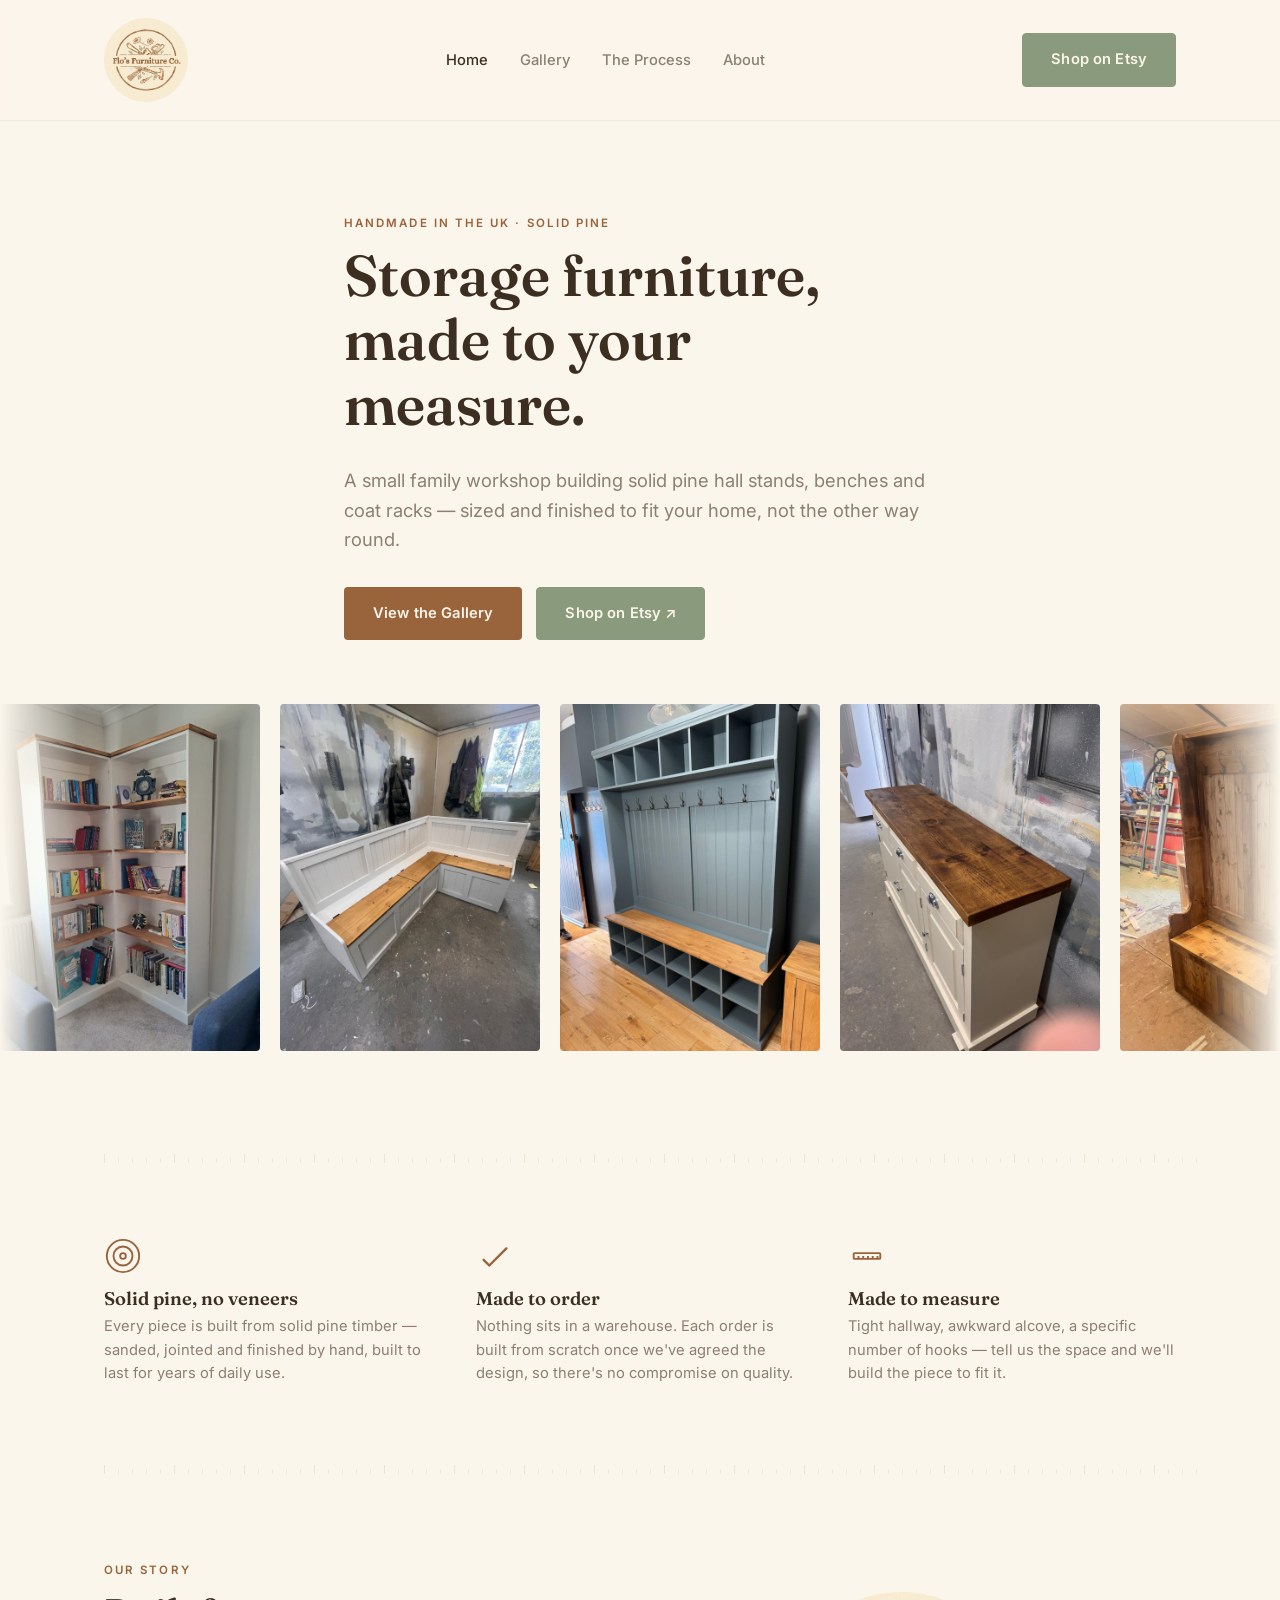
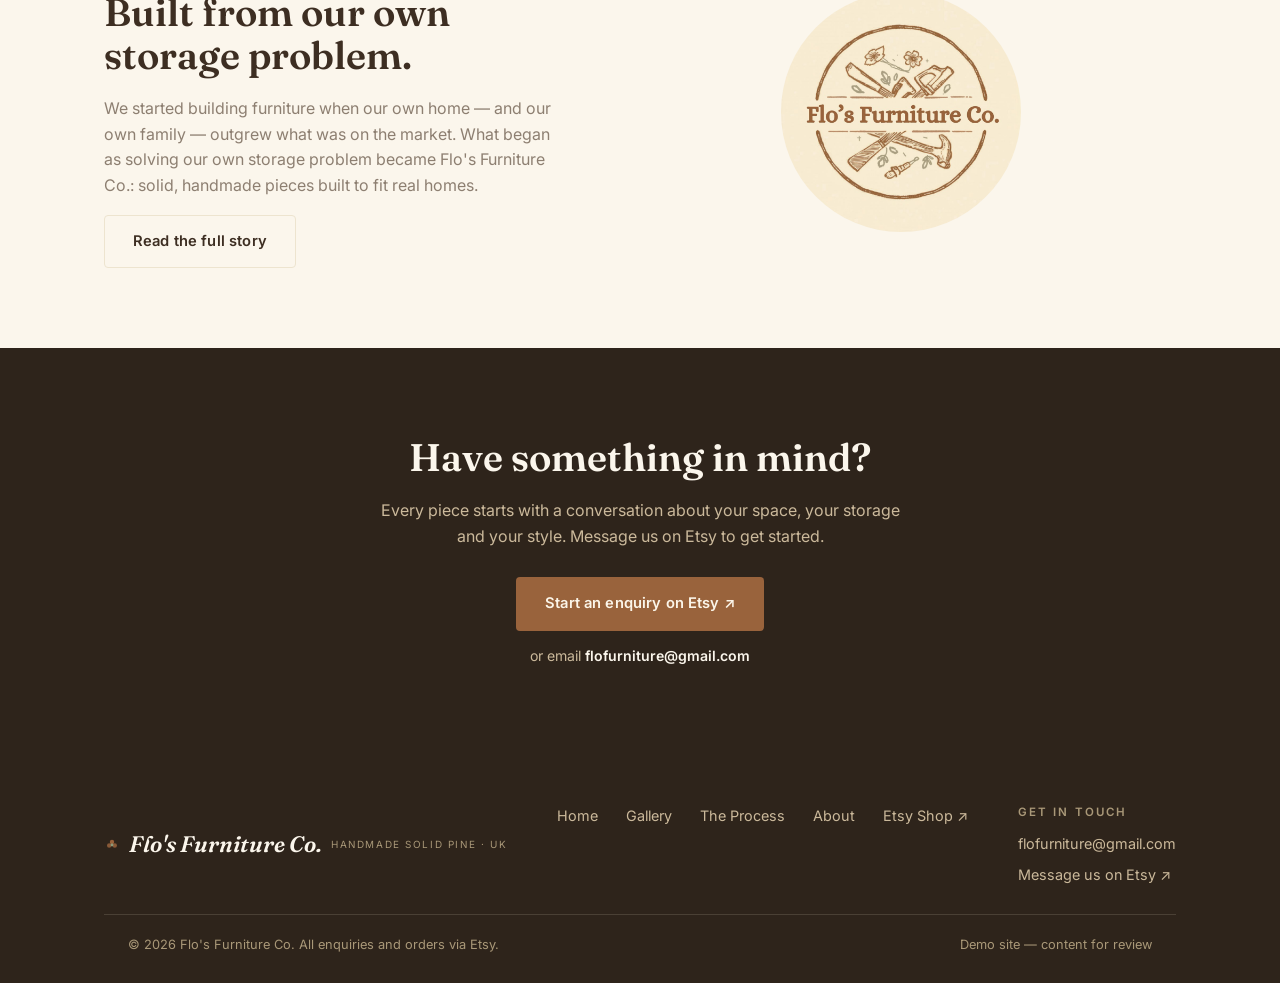
==== index.html @ 8ac9145a "Refactor about page layout; replace SVG with image and improve text descriptions; remove featured it" ====
<!DOCTYPE html>
<html lang="en">
<head>
<meta charset="UTF-8">
<meta name="viewport" content="width=device-width, initial-scale=1.0">
<title>Flo's Furniture Co. — Handmade Solid Pine Furniture</title>
<meta name="description" content="Family-run, handmade solid pine furniture — hallway storage, benches and coat racks made to your measurements. Shop on Etsy.">
<link rel="icon" type="image/png" href="images/favicon.png">
<link rel="preconnect" href="https://fonts.googleapis.com">
<link rel="preconnect" href="https://fonts.gstatic.com" crossorigin>
<link href="https://fonts.googleapis.com/css2?family=Fraunces:ital,wght@0,500;0,600;1,600&family=Inter:wght@400;500;600;700&display=swap" rel="stylesheet">
<link rel="stylesheet" href="style.css">
</head>
<body>

<header class="site-header">
  <nav class="nav">
    <a class="brand brand-logo" href="index.html" aria-label="Flo's Furniture Co. — home">
    <img src="images/logo.jpg" alt="Flo's Furniture Co. logo: brown hand-drawn circular seal showing crossed woodworking tools (hammer, chisel, hand plane and paintbrush) with small flowers and leaves on a warm beige textured background; text reads Flo's Furniture Co.; conveys a rustic, handmade and welcoming tone" class="brand-logo-img">
    </a>
    <ul class="nav-links">
      <li><a href="index.html" class="active">Home</a></li>
      <li><a href="gallery.html">Gallery</a></li>
      <li><a href="process.html">The Process</a></li>
      <li><a href="about.html">About</a></li>
    </ul>
    <div class="nav-cta">
      <a class="btn btn-sage" href="https://www.etsy.com/uk/shop/FloFurnitureCo" target="_blank" rel="noopener">Shop on Etsy</a>
      <button class="nav-toggle" aria-label="Toggle menu" aria-expanded="false">
        <span></span><span></span><span></span>
      </button>
    </div>
  </nav>
</header>

<main>

  <!-- HERO -->
  <section class="hero-marquee-section">
    <div class="wrap hero-intro">
      <span class="eyebrow">Handmade in the UK · Solid Pine</span>
      <h1>Storage furniture, made to your measure.</h1>
      <p class="lead">A small family workshop building solid pine hall stands, benches and coat racks — sized and finished to fit your home, not the other way round.</p>
      <div class="hero-actions">
        <a class="btn btn-primary" href="gallery.html">View the Gallery</a>
        <a class="btn btn-sage" href="https://www.etsy.com/uk/shop/FloFurnitureCo" target="_blank" rel="noopener">Shop on Etsy ↗</a>
      </div>
    </div>
    <div class="hero-marquee" aria-label="Recent projects">
      <div class="hero-marquee-track">
        <!-- Set 1 -->
        <figure class="hero-marquee-item"><img src="images/corner-bookshelf.jpg" alt="Handmade white corner bookshelf with oak shelves"></figure>
        <figure class="hero-marquee-item"><img src="images/corner-bench.jpg" alt="Handmade white L-shape corner storage bench"></figure>
        <figure class="hero-marquee-item"><img src="images/hero.jpg" alt="Grey-blue hall stand with coat hooks, cubbies and bench, installed in a home"></figure>
        <figure class="hero-marquee-item"><img src="images/cream-console.jpg" alt="Cream console table with dark stained pine top"></figure>
        <figure class="hero-marquee-item"><img src="images/pine-show-bench.jpg" alt="Natural pine hall settle with coat hooks and bench seat"></figure>
        <!-- Set 2 (identical, for seamless loop) -->
        <figure class="hero-marquee-item" aria-hidden="true"><img src="images/corner-bookshelf.jpg" alt=""></figure>
        <figure class="hero-marquee-item" aria-hidden="true"><img src="images/corner-bench.jpg" alt=""></figure>
        <figure class="hero-marquee-item" aria-hidden="true"><img src="images/hero.jpg" alt=""></figure>
        <figure class="hero-marquee-item" aria-hidden="true"><img src="images/cream-console.jpg" alt=""></figure>
        <figure class="hero-marquee-item" aria-hidden="true"><img src="images/pine-show-bench.jpg" alt=""></figure>
      </div>
    </div>
  </section>

  <div class="ruler-section"><div class="ruler" aria-hidden="true"></div></div>

  <!-- FEATURES -->
  <section class="wrap features">
    <div class="feature">
      <svg class="ico" viewBox="0 0 40 40" fill="none"><circle cx="20" cy="20" r="17" stroke="currentColor" stroke-width="2"/><circle cx="20" cy="20" r="10" stroke="currentColor" stroke-width="2"/><circle cx="20" cy="20" r="3" stroke="currentColor" stroke-width="2"/></svg>
      <h3>Solid pine, no veneers</h3>
      <p>Every piece is built from solid pine timber — sanded, jointed and finished by hand, built to last for years of daily use.</p>
    </div>
    <div class="feature">
      <svg class="ico" viewBox="0 0 40 40" fill="none"><path d="M8 24l6 6 18-18" stroke="currentColor" stroke-width="2.5" stroke-linecap="round" stroke-linejoin="round"/></svg>
      <h3>Made to order</h3>
      <p>Nothing sits in a warehouse. Each order is built from scratch once we've agreed the design, so there's no compromise on quality.</p>
    </div>
    <div class="feature">
      <svg class="ico" viewBox="0 0 40 40" fill="none"><rect x="6" y="17" width="28" height="6" rx="1" stroke="currentColor" stroke-width="2"/><path d="M11 20v3M16 20v3M21 20v3M26 20v3M31 20v3" stroke="currentColor" stroke-width="2"/></svg>
      <h3>Made to measure</h3>
      <p>Tight hallway, awkward alcove, a specific number of hooks — tell us the space and we'll build the piece to fit it.</p>
    </div>
  </section>

  <div class="ruler-section"><div class="ruler" aria-hidden="true"></div></div>

  <!-- STORY TEASER -->
  <section class="wrap story">
    <div class="story-copy">
      <span class="eyebrow">Our story</span>
      <h2>Built from our own storage problem.</h2>
      <p>We started building furniture when our own home — and our own family — outgrew what was on the market. What began as solving our own storage problem became Flo's Furniture Co.: solid, handmade pieces built to fit real homes.</p>
      <a class="btn btn-ghost" href="about.html">Read the full story</a>
    </div>
    <div class="story-photo">
      <img src="images/logo.jpg" alt="Flo's Furniture Co. logo: brown hand-drawn circular seal showing crossed woodworking tools (hammer, chisel, hand plane and paintbrush) with small flowers and leaves on a warm beige textured background; text reads Flo's Furniture Co.; conveys a rustic, handmade and welcoming tone">
    </div>
  </section>

  <!-- CTA -->
  <section class="cta-band">
    <div class="wrap">
      <h2>Have something in mind?</h2>
      <p>Every piece starts with a conversation about your space, your storage and your style. Message us on Etsy to get started.</p>
      <a class="btn btn-primary" href="https://www.etsy.com/uk/shop/FloFurnitureCo" target="_blank" rel="noopener">Start an enquiry on Etsy ↗</a>
      <span class="cta-secondary">or email <a href="mailto:flofurniture@gmail.com">flofurniture@gmail.com</a></span>
    </div>
  </section>

</main>

<footer class="site-footer">
  <div class="wrap">
    <div class="footer-grid">
      <div class="brand">
        <svg class="brand-mark-icon" width="16" height="16" viewBox="0 0 16 16" fill="none" aria-hidden="true"><circle cx="8" cy="5" r="2.2" fill="#99633C"/><circle cx="5.2" cy="8.5" r="2.2" fill="#99633C" opacity="0.85"/><circle cx="10.8" cy="8.5" r="2.2" fill="#99633C" opacity="0.85"/><circle cx="8" cy="8" r="1.4" fill="#8A9A7C"/></svg><span class="mark">Flo's Furniture Co.</span>
        <div class="sub">Handmade Solid Pine · UK</div>
      </div>
      <ul class="footer-nav">
        <li><a href="index.html">Home</a></li>
        <li><a href="gallery.html">Gallery</a></li>
        <li><a href="process.html">The Process</a></li>
        <li><a href="about.html">About</a></li>
        <li><a href="https://www.etsy.com/uk/shop/FloFurnitureCo" target="_blank" rel="noopener">Etsy Shop ↗</a></li>
      </ul>
      <div class="footer-contact">
        <span class="eyebrow">Get in touch</span>
        <a href="mailto:flofurniture@gmail.com">flofurniture@gmail.com</a>
        <a href="https://www.etsy.com/uk/shop/FloFurnitureCo" target="_blank" rel="noopener">Message us on Etsy ↗</a>
      </div>
    </div>
    <div class="wrap footer-bottom">
      <span>© 2026 Flo's Furniture Co. All enquiries and orders via Etsy.</span>
      <span>Demo site — content for review</span>
    </div>
  </div>
</footer>

<script src="script.js"></script>
</body>
</html>
---- style.css ----
/* =========================================================
   Flo's Furniture Co. — demo site styles
   Palette: warm rustic wood tones
   ========================================================= */

:root{
  --bg:        #FBF6EC;   /* pale warm sand — much lighter than before */
  --bg-card:   #FFFFFF;   /* clean white card surface */
  --ink:       #3D2E22;   /* slightly deeper brown for better contrast on lighter bg */
  --ink-soft:  #8D7F71;   /* softened warm grey-brown for secondary text */
  --accent:    #99633C;   /* logo's ink brown, unchanged — brand identity */
  --accent-dk: #7C4E2E;   /* hover state */
  --sage:      #8A9A7C;   /* muted sage — small secondary accent only */
  --line:      #EDE4CF;   /* very light warm hairline */
  --line-soft: #F1EADB;   /* even lighter for subtle separators */
  --dark:      #2E241B;   /* footer / dark band */
  --cream:     #FBF6EC;
  --radius:    4px;
  --max:       1120px;
}

*{ box-sizing:border-box; }

html{
  scroll-behavior:smooth;
  overflow-x:hidden;
  -webkit-text-size-adjust:100%;
  text-size-adjust:100%;
}

body{
  margin:0;
  background:var(--bg);
  color:var(--ink);
  font-family:'Inter', system-ui, -apple-system, sans-serif;
  font-size:16px;
  line-height:1.6;
  -webkit-font-smoothing:antialiased;
  overflow-x:hidden;
}

img, svg{ max-width:100%; display:block; }

h1,h2,h3{
  font-family:'Fraunces', Georgia, serif;
  font-weight:600;
  line-height:1.12;
  margin:0 0 .5em;
  color:var(--ink);
}

h1{ font-size:clamp(1.8rem, 5vw, 3.6rem); font-optical-sizing:auto; overflow-wrap:break-word; }
h2{ font-size:clamp(1.4rem, 3.2vw, 2.4rem); overflow-wrap:break-word; }
h3{ font-size:1.15rem; font-weight:600; overflow-wrap:break-word; }

p{ margin:0 0 1em; color:var(--ink-soft); }

a{ color:var(--accent); text-decoration:none; }
a:hover{ color:var(--accent-dk); }

.eyebrow{
  display:inline-block;
  font-family:'Inter', sans-serif;
  font-size:.72rem;
  font-weight:600;
  letter-spacing:.18em;
  text-transform:uppercase;
  color:var(--accent);
  margin-bottom:1em;
}

.wrap{
  max-width:var(--max);
  margin:0 auto;
  padding:0 24px;
}

button, .btn{
  font-family:'Inter', sans-serif;
  cursor:pointer;
}

:focus-visible{
  outline:2px solid var(--accent);
  outline-offset:3px;
}

@media (prefers-reduced-motion: reduce){
  *{ animation-duration:0.01ms !important; transition-duration:0.01ms !important; scroll-behavior:auto !important; }
}

/* ---------- Buttons ---------- */
.btn{
  display:inline-flex;
  align-items:center;
  gap:8px;
  padding:14px 28px;
  border-radius:var(--radius);
  font-size:.92rem;
  font-weight:600;
  letter-spacing:.01em;
  border:1px solid transparent;
  transition:background .18s ease, color .18s ease, border-color .18s ease;
}

.btn-primary{
  background:var(--accent);
  color:#FBF5E9;
}
.btn-primary:hover{ background:var(--accent-dk); color:#FBF5E9; }

.btn-ghost{
  background:transparent;
  color:var(--ink);
  border-color:var(--line);
}
.btn-ghost:hover{ background:var(--ink); color:var(--bg); border-color:var(--ink); }

.btn-sage{
  background:var(--sage);
  color:#FBF5E9;
  border-color:var(--sage);
}
.btn-sage:hover{ background:#748263; border-color:#748263; color:#FBF5E9; }

/* ---------- Nav ---------- */
.site-header{
  position:sticky;
  top:0;
  z-index:50;
  background:rgba(251,246,236,.9);
  backdrop-filter:blur(10px);
  -webkit-backdrop-filter:blur(10px);
  border-bottom:1px solid var(--line-soft);
}
.nav{
  display:flex;
  align-items:center;
  justify-content:space-between;
  padding:16px 24px;
  max-width:var(--max);
  margin:0 auto;
}
.brand{
  display:flex;
  align-items:center;
  gap:9px;
  color:var(--ink);
}
.brand-mark-icon{ flex-shrink:0; }
.brand-logo{ padding:2px 0; }
.brand-logo-img{
  height:84px;
  width:84px;
  object-fit:cover;
  border-radius:50%;
  display:block;
}
.brand:hover{ color:var(--ink); }
.brand .mark{
  font-family:'Fraunces', serif;
  font-style:italic;
  font-weight:600;
  font-size:1.4rem;
}
.brand .sub{
  font-size:.62rem;
  letter-spacing:.16em;
  text-transform:uppercase;
  color:var(--sage);
}
.nav-links{
  display:flex;
  align-items:center;
  gap:32px;
  list-style:none;
  margin:0; padding:0;
}
.nav-links a{
  color:var(--ink-soft);
  font-size:.92rem;
  font-weight:500;
}
.nav-links a.active,
.nav-links a:hover{ color:var(--ink); }
.nav-cta{ display:flex; align-items:center; gap:18px; }

.nav-toggle{
  display:none;
  background:none;
  border:none;
  padding:6px;
}
.nav-toggle span{
  display:block;
  width:24px;
  height:2px;
  background:var(--ink);
  margin:5px 0;
  transition:transform .2s ease, opacity .2s ease;
}

@media (max-width: 820px){
  .brand-logo-img{ height:60px; width:60px; }
  .nav-links{
    position:absolute;
    top:100%; left:0; right:0;
    flex-direction:column;
    align-items:flex-start;
    background:var(--bg-card);
    border-bottom:1px solid var(--line);
    padding:12px 24px 20px;
    gap:16px;
    display:none;
  }
  .nav-links.open{ display:flex; }
  .nav-cta .btn-ghost, .nav-cta .btn-sage{ display:none; }
  .nav-toggle{ display:block; }
}

/* ---------- Ruler divider (subtle horizon line) ---------- */
.ruler{
  display:flex;
  align-items:flex-end;
  height:14px;
  gap:0;
  overflow:hidden;
  margin:0 auto;
  max-width:var(--max);
  padding:0 24px;
}
.tick{
  flex:1 0 auto;
  width:1px;
  height:5px;
  background:var(--line);
  margin-right:13px;
  opacity:.7;
}
.tick.major{ height:9px; background:var(--line); opacity:1; }
.ruler-section{ padding:2px 0; }

/* ---------- Hero (intro text + scrolling marquee of portrait photos) ---------- */
.hero-marquee-section{
  padding-top:88px;
  padding-bottom:96px;
}
.hero-intro{
  max-width:640px;
  margin-bottom:64px;
}
.hero-intro .lead{
  font-size:1.15rem;
  max-width:52ch;
  color:var(--ink-soft);
  margin-bottom:32px;
}
.hero-actions{
  display:flex;
  gap:14px;
  flex-wrap:wrap;
  margin-top:8px;
}

.hero-marquee{
  overflow:hidden;
  position:relative;
  width:100%;
  /* Fade the left and right edges so photos glide in/out rather than getting cut off */
  -webkit-mask-image: linear-gradient(90deg, transparent 0, black 6%, black 94%, transparent 100%);
          mask-image: linear-gradient(90deg, transparent 0, black 6%, black 94%, transparent 100%);
}
.hero-marquee-track{
  display:flex;
  gap:20px;
  width:max-content;
  animation:hero-scroll 45s linear infinite;
}
.hero-marquee:hover .hero-marquee-track{
  animation-play-state:paused;
}
.hero-marquee-item{
  flex:0 0 260px;
  aspect-ratio:3/4;
  margin:0;
  border-radius:var(--radius);
  overflow:hidden;
  background:var(--line-soft);
}
.hero-marquee-item img{
  width:100%;
  height:100%;
  object-fit:cover;
  display:block;
}

@keyframes hero-scroll{
  from{ transform:translateX(0); }
  to{   transform:translateX(-50%); }
}

@media (prefers-reduced-motion: reduce){
  .hero-marquee-track{ animation:none; }
}

@media (max-width: 820px){
  .hero-marquee-section{ padding-top:56px; padding-bottom:64px; }
  .hero-intro{ margin-bottom:44px; }
  .hero-marquee-item{ flex:0 0 220px; }
  .hero-marquee-track{ gap:14px; animation-duration:38s; }
}

@media (max-width: 480px){
  .hero-marquee-item{ flex:0 0 180px; }
  .hero-marquee-track{ gap:12px; animation-duration:32s; }
}

/* ---------- Feature strip ---------- */
.features{
  padding-top:72px;
  padding-bottom:72px;
  display:grid;
  grid-template-columns:repeat(3, 1fr);
  gap:44px;
}
.feature .ico{
  width:38px; height:38px;
  margin-bottom:14px;
  color:var(--accent);
}
.feature h3{ margin-bottom:6px; }
.feature p{ font-size:.92rem; margin-bottom:0; }

@media (max-width: 720px){
  .features{ grid-template-columns:1fr; gap:28px; }
}

/* ---------- Card grid ---------- */
.section{ padding-top:80px; padding-bottom:80px; }
.section-head{
  display:flex;
  align-items:flex-end;
  justify-content:space-between;
  gap:24px;
  margin-bottom:44px;
  flex-wrap:wrap;
}
.section-head h2{ margin:0; }

.grid{
  display:grid;
  grid-template-columns:repeat(3, 1fr);
  gap:36px;
}
@media (max-width: 920px){ .grid{ grid-template-columns:repeat(2,1fr); } }
@media (max-width: 600px){ .grid{ grid-template-columns:1fr; } }

.card{
  background:var(--bg-card);
  border-radius:var(--radius);
  overflow:hidden;
  display:flex;
  flex-direction:column;
  transition:transform .2s ease;
}
.card:hover{ transform:translateY(-2px); }
.card .thumb{
  aspect-ratio:4/3;
  background:var(--line-soft);
  display:flex;
  align-items:center;
  justify-content:center;
}
.card .thumb svg{ width:58%; opacity:.85; }
.card-body{
  padding:20px 4px 4px;
  display:flex;
  flex-direction:column;
  gap:6px;
  flex:1;
}
.card-body h3{ margin-bottom:2px; }
.price{
  font-family:'Fraunces', serif;
  font-weight:600;
  font-size:1.15rem;
  color:var(--accent-dk);
}
.tag{
  font-size:.72rem;
  letter-spacing:.06em;
  text-transform:uppercase;
  color:var(--sage);
  font-weight:600;
}
.card-body .card-link{
  margin-top:auto;
  padding-top:10px;
  font-size:.88rem;
  font-weight:600;
}

/* ---------- Story / teaser ---------- */
.story{
  display:grid;
  grid-template-columns:.9fr 1.1fr;
  gap:72px;
  align-items:center;
  padding-top:80px;
  padding-bottom:80px;
}
@media (max-width:820px){ .story{ grid-template-columns:1fr; } }
.story-photo{
  display:flex;
  justify-content:center;
  align-items:center;
  padding:20px;
}
.story-photo img{
  width:min(240px,100%);
  aspect-ratio:1/1;
  border-radius:50%;
  object-fit:cover;
  object-position:center;
  display:block;
}
.about-photo{
  width:100%;
  border-radius:var(--radius);
  aspect-ratio:4/5;
  object-fit:cover;
  margin-bottom:20px;
}
.stat-row{ display:flex; gap:36px; margin:24px 0 32px; flex-wrap:wrap; }
.stat b{
  display:block;
  font-family:'Fraunces', serif;
  font-size:1.6rem;
  font-weight:600;
  color:var(--ink);
  line-height:1.1;
}
.stat span{
  display:block;
  font-size:.72rem;
  letter-spacing:.08em;
  text-transform:uppercase;
  color:var(--sage);
  margin-top:4px;
}

/* ---------- CTA band ---------- */
.cta-band{
  background:var(--dark);
  color:var(--cream);
  padding:88px 0;
  text-align:center;
}
.cta-band h2{ color:var(--cream); }
.cta-band p{ color:#CBB99B; max-width:52ch; margin:0 auto 28px; }
.cta-band .btn-primary{ background:var(--accent); }
.cta-band .btn-ghost{ border-color:var(--cream); color:var(--cream); }
.cta-band .btn-ghost:hover{ background:var(--cream); color:var(--dark); }

/* ---------- Page header (non-home pages) ---------- */
.page-head{ padding-top:96px; padding-bottom:32px; }
.page-head p.lead{ max-width:60ch; font-size:1.05rem; }

/* ---------- Process steps ---------- */
.steps{
  padding:24px 0 56px;
  display:flex;
  flex-direction:column;
  gap:0;
}
.step{
  display:grid;
  grid-template-columns:120px 1fr;
  gap:40px;
  padding:44px 0;
  border-top:1px solid var(--line);
}
.step-num{
  font-family:'Fraunces', serif;
  font-size:2.6rem;
  font-weight:600;
  color:var(--accent);
  position:relative;
  line-height:1;
}
.step-num .tickmark{
  display:none;
}
.step h3{ margin-bottom:10px; font-size:1.25rem; }
.step p{ max-width:62ch; margin-bottom:0; }

@media (max-width:600px){
  .step{ grid-template-columns:64px 1fr; gap:20px; padding:32px 0; }
  .step-num{ font-size:1.8rem; }
}

/* ---------- About page ---------- */
.about-hero{ padding-top:96px; padding-bottom:32px; }
.about-body{
  display:grid;
  grid-template-columns:1.1fr .9fr;
  gap:72px;
  padding-top:48px;
  padding-bottom:80px;
}
@media (max-width:820px){ .about-body{ grid-template-columns:1fr; } }
.about-body .stat-row{ margin-top:8px; }
.pull-note{
  border-left:2px solid var(--accent);
  padding:8px 0 8px 22px;
  margin:24px 0;
  font-family:'Fraunces', serif;
  font-style:italic;
  font-size:1.25rem;
  line-height:1.4;
  color:var(--ink);
}

/* ---------- Photo tile grid (Gallery page) ---------- */
.tile-grid{
  display:grid;
  grid-template-columns:repeat(3, 1fr);
  gap:28px;
}
.tile{
  margin:0;
  background:transparent;
  border-radius:var(--radius);
  overflow:hidden;
  transition:transform .2s ease;
}
.tile:hover{ transform:translateY(-2px); }
.tile a{ display:block; overflow:hidden; border-radius:var(--radius); }
.tile img{
  width:100%;
  height:340px;
  object-fit:cover;
  display:block;
  margin:0;
  cursor:zoom-in;
  transition:transform .5s ease;
}
.tile:hover img{ transform:scale(1.03); }
.tile figcaption{
  padding:14px 4px 0;
  font-family:'Fraunces', serif;
  font-style:italic;
  color:var(--ink-soft);
  font-size:.95rem;
}

@media (max-width: 920px){
  .tile-grid{ grid-template-columns:repeat(2, 1fr); gap:20px; }
  .tile img{ height:260px; }
}
@media (max-width: 560px){
  .tile-grid{ grid-template-columns:1fr; gap:20px; }
  .tile img{ height:300px; }
}

/* GLightbox: soften colours to match the site palette */
.glightbox-clean .gcaption{ font-family:'Fraunces', serif !important; font-style:italic; }

.carousel-btn{
  position:absolute;
  top:50%;
  transform:translateY(-50%);
  width:44px; height:44px;
  border-radius:50%;
  background:var(--bg-card);
  border:1px solid var(--line);
  display:flex;
  align-items:center;
  justify-content:center;
  color:var(--ink);
  cursor:pointer;
  box-shadow:0 8px 20px -10px rgba(43,32,21,.35);
  transition:background .15s ease, color .15s ease, border-color .15s ease;
}
.carousel-btn:hover{ background:var(--accent); color:#fff; border-color:var(--accent); }
.carousel-btn.prev{ left:-20px; }
.carousel-btn.next{ right:-20px; }
.carousel-btn svg{ width:18px; height:18px; }

@media (max-width:820px){
  .carousel-btn.prev{ left:8px; }
  .carousel-btn.next{ right:8px; }
}

.carousel-meta{
  display:flex;
  flex-direction:column;
  align-items:center;
  gap:12px;
  margin-top:18px;
}
.carousel-caption{
  font-family:'Fraunces', serif;
  font-style:italic;
  color:var(--ink-soft);
  font-size:.98rem;
  min-height:1.4em;
  text-align:center;
}
.carousel-counter{
  font-size:.76rem;
  letter-spacing:.08em;
  text-transform:uppercase;
  color:var(--sage);
  font-weight:600;
}
.carousel-dots{
  display:flex;
  gap:8px;
  flex-wrap:wrap;
  justify-content:center;
  max-width:400px;
}
.dot{
  width:7px; height:7px;
  border-radius:50%;
  background:var(--line);
  border:none;
  padding:0;
  cursor:pointer;
}
.dot.active{ background:var(--accent); }

/* ---------- Footer ---------- */
.site-footer{
  background:var(--dark);
  color:#CBB99B;
  padding:48px 0 28px;
}
.footer-grid{
  display:flex;
  justify-content:space-between;
  gap:32px;
  flex-wrap:wrap;
  padding-bottom:28px;
  border-bottom:1px solid rgba(242,232,214,.14);
}
.footer-grid .brand .mark{ color:var(--cream); }
.footer-grid .brand .sub{ color:#A99878; }
.footer-nav{
  display:flex;
  gap:28px;
  list-style:none;
  padding:0; margin:0;
  flex-wrap:wrap;
}
.footer-nav a{ color:#CBB99B; font-size:.9rem; }
.footer-nav a:hover{ color:var(--cream); }
.footer-contact{
  display:flex;
  flex-direction:column;
  gap:8px;
}
.footer-contact .eyebrow{ color:#A99878; margin-bottom:2px; }
.footer-contact a{ color:#CBB99B; font-size:.9rem; }
.footer-contact a:hover{ color:var(--cream); }
.cta-secondary{
  display:block;
  margin-top:14px;
  font-size:.88rem;
  color:#CBB99B;
}
.cta-secondary a{ color:var(--cream); font-weight:600; }
.cta-secondary a:hover{ color:var(--accent); }
.footer-bottom{
  padding-top:20px;
  display:flex;
  justify-content:space-between;
  gap:12px;
  flex-wrap:wrap;
  font-size:.8rem;
  color:#A99878;
}

/* =========================================================
   Mobile fixes — tighten spacing, prevent overflow,
   size buttons for finger taps
   ========================================================= */
@media (max-width: 640px){

  /* Trim horizontal padding on narrow screens so content isn't cramped */
  .wrap{ padding:0 18px; }
  .ruler{ padding:0 18px; }

  /* Nav: smaller logo, less padding */
  .nav{ padding:12px 18px; }
  .brand-logo-img{ height:54px; width:54px; }

  /* Section rhythm — less breathing room needed on small screens */
  .section{ padding-top:56px; padding-bottom:56px; }
  .page-head{ padding-top:64px; padding-bottom:20px; }
  .cta-band{ padding-top:64px; padding-bottom:64px; }
  .hero-marquee-section{ padding-top:56px; padding-bottom:64px; }
  .about-hero{ padding-top:64px; padding-bottom:20px; }
  .about-body{ padding-top:32px; padding-bottom:56px; gap:40px; }
  .story{ padding-top:56px; padding-bottom:56px; gap:40px; }
  .features{ padding-top:48px; padding-bottom:48px; gap:32px; }
  .steps{ padding-top:16px; padding-bottom:56px; }

  /* Buttons: full-width and centered — much easier to tap on mobile */
  .hero-actions, .cta-band .wrap{ display:flex; flex-direction:column; align-items:stretch; gap:12px; }
  .hero-actions .btn, .cta-band .btn{ width:100%; justify-content:center; padding:15px 22px; }
  .cta-secondary{ text-align:center; margin-top:14px; }
  .cta-band h2, .cta-band p{ text-align:center; }

  /* Footer: everything stacked and left-aligned — no more awkward flex splits */
  .footer-grid{ flex-direction:column; gap:26px; align-items:flex-start; }
  .footer-grid .brand{ flex-direction:column; align-items:flex-start; gap:6px; }
  .footer-grid .brand .mark{ font-size:1.15rem; }
  .footer-nav{ gap:14px 24px; }
  .footer-bottom{ flex-direction:column; gap:6px; }
}
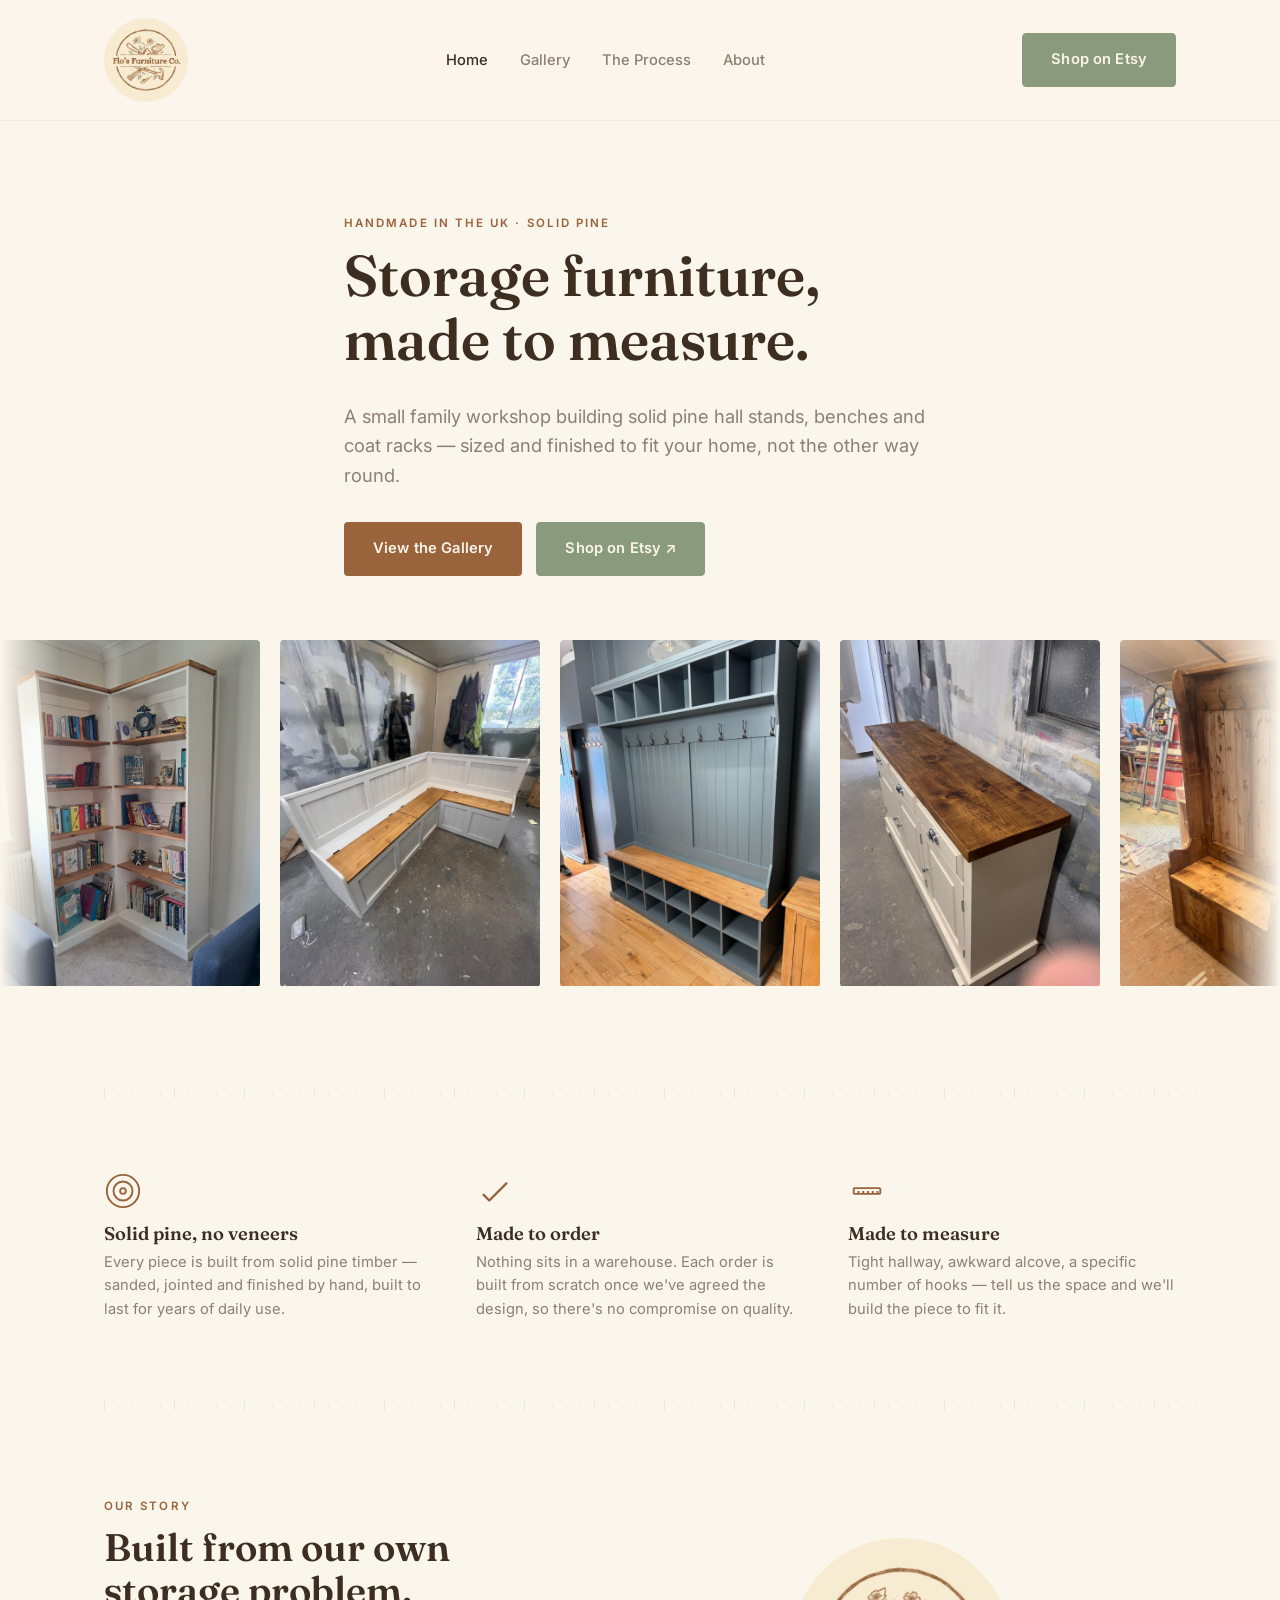
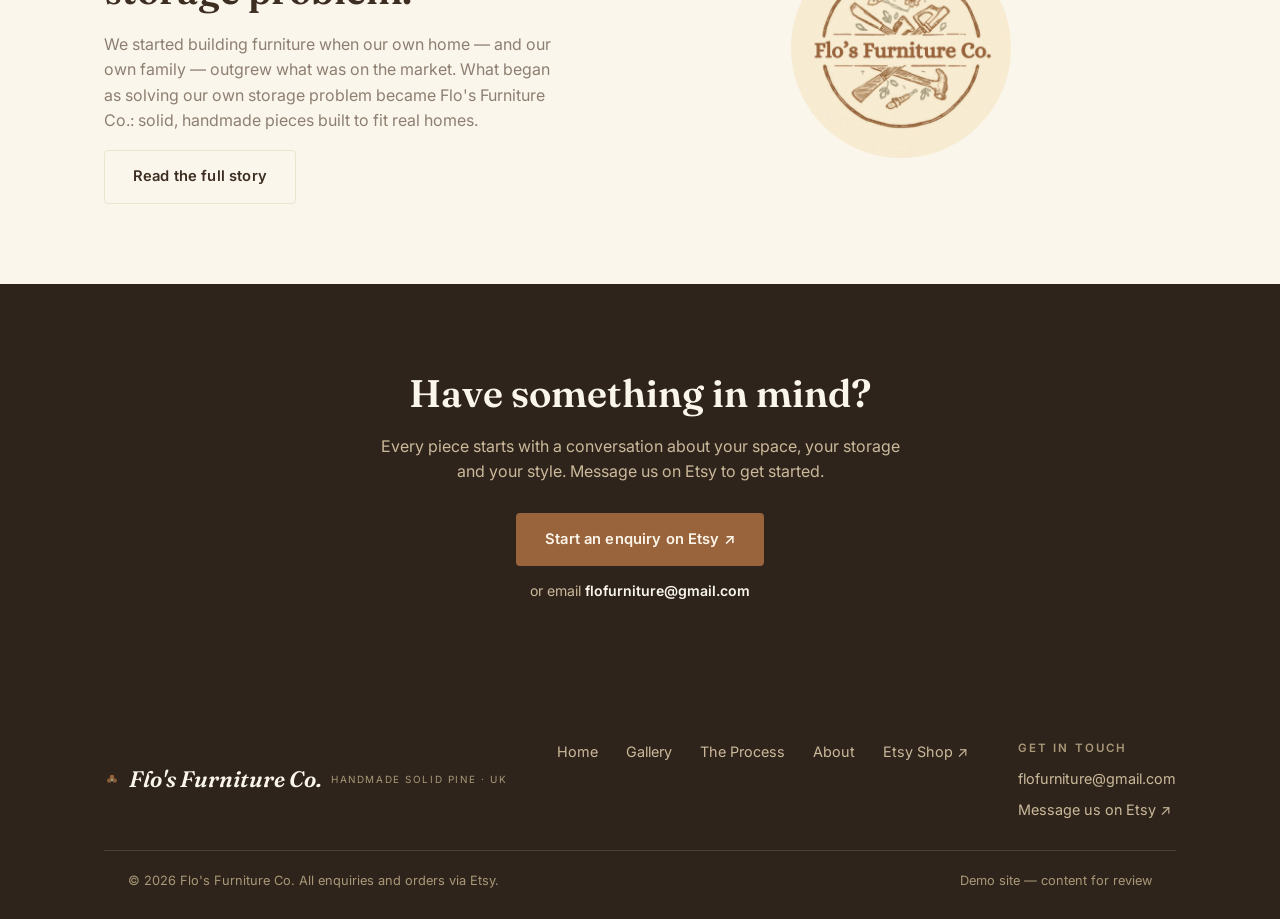
==== commit e5eb740e: "Update about page content and image; enhance title and improve marquee styles for better responsiven" ====
--- a/index.html
+++ b/index.html
@@ -3,7 +3,7 @@
 <head>
 <meta charset="UTF-8">
 <meta name="viewport" content="width=device-width, initial-scale=1.0">
-<title>Flo's Furniture Co. — Handmade Solid Pine Furniture</title>
+<title>Flo's Furniture Co. — Handmade Solid Pine Storage Solutions</title>
 <meta name="description" content="Family-run, handmade solid pine furniture — hallway storage, benches and coat racks made to your measurements. Shop on Etsy.">
 <link rel="icon" type="image/png" href="images/favicon.png">
 <link rel="preconnect" href="https://fonts.googleapis.com">
@@ -39,7 +39,7 @@
   <section class="hero-marquee-section">
     <div class="wrap hero-intro">
       <span class="eyebrow">Handmade in the UK · Solid Pine</span>
-      <h1>Storage furniture, made to your measure.</h1>
+      <h1>Storage furniture, made to measure.</h1>
       <p class="lead">A small family workshop building solid pine hall stands, benches and coat racks — sized and finished to fit your home, not the other way round.</p>
       <div class="hero-actions">
         <a class="btn btn-primary" href="gallery.html">View the Gallery</a>
--- a/style.css
+++ b/style.css
@@ -244,6 +244,9 @@
 .hero-marquee-section{
   padding-top:88px;
   padding-bottom:96px;
+  --marquee-item-w:260px;
+  --marquee-gap:20px;
+  --marquee-count:5;
 }
 .hero-intro{
   max-width:640px;
@@ -266,21 +269,37 @@
   overflow:hidden;
   position:relative;
   width:100%;
-  /* Fade the left and right edges so photos glide in/out rather than getting cut off */
-  -webkit-mask-image: linear-gradient(90deg, transparent 0, black 6%, black 94%, transparent 100%);
-          mask-image: linear-gradient(90deg, transparent 0, black 6%, black 94%, transparent 100%);
+}
+/* Edge fades using pseudo-elements — smoother on iOS than mask-image */
+.hero-marquee::before,
+.hero-marquee::after{
+  content:"";
+  position:absolute;
+  top:0; bottom:0;
+  width:60px;
+  z-index:2;
+  pointer-events:none;
+}
+.hero-marquee::before{
+  left:0;
+  background:linear-gradient(90deg, var(--bg) 0%, transparent 100%);
+}
+.hero-marquee::after{
+  right:0;
+  background:linear-gradient(-90deg, var(--bg) 0%, transparent 100%);
 }
 .hero-marquee-track{
   display:flex;
-  gap:20px;
+  gap:var(--marquee-gap);
   width:max-content;
-  animation:hero-scroll 45s linear infinite;
+  animation:hero-scroll 70s linear infinite;
+  will-change:transform;
 }
 .hero-marquee:hover .hero-marquee-track{
   animation-play-state:paused;
 }
 .hero-marquee-item{
-  flex:0 0 260px;
+  flex:0 0 var(--marquee-item-w);
   aspect-ratio:3/4;
   margin:0;
   border-radius:var(--radius);
@@ -294,9 +313,11 @@
   display:block;
 }
 
+/* Move by exactly (item-width + gap) * item-count — one full unique set — so the
+   second (duplicated) set lands precisely where the first started. No jump. */
 @keyframes hero-scroll{
-  from{ transform:translateX(0); }
-  to{   transform:translateX(-50%); }
+  from{ transform:translate3d(0, 0, 0); }
+  to{   transform:translate3d(calc(-1 * (var(--marquee-item-w) + var(--marquee-gap)) * var(--marquee-count)), 0, 0); }
 }
 
 @media (prefers-reduced-motion: reduce){
@@ -304,15 +325,24 @@
 }
 
 @media (max-width: 820px){
-  .hero-marquee-section{ padding-top:56px; padding-bottom:64px; }
+  .hero-marquee-section{
+    padding-top:56px;
+    padding-bottom:64px;
+    --marquee-item-w:220px;
+    --marquee-gap:16px;
+  }
   .hero-intro{ margin-bottom:44px; }
-  .hero-marquee-item{ flex:0 0 220px; }
-  .hero-marquee-track{ gap:14px; animation-duration:38s; }
+  .hero-marquee-track{ animation-duration:60s; }
+  .hero-marquee::before, .hero-marquee::after{ width:40px; }
 }
 
 @media (max-width: 480px){
-  .hero-marquee-item{ flex:0 0 180px; }
-  .hero-marquee-track{ gap:12px; animation-duration:32s; }
+  .hero-marquee-section{
+    --marquee-item-w:190px;
+    --marquee-gap:14px;
+  }
+  .hero-marquee-track{ animation-duration:50s; }
+  .hero-marquee::before, .hero-marquee::after{ width:28px; }
 }
 
 /* ---------- Feature strip ---------- */
@@ -417,7 +447,7 @@
   padding:20px;
 }
 .story-photo img{
-  width:min(240px,100%);
+  width:min(220px,100%);
   aspect-ratio:1/1;
   border-radius:50%;
   object-fit:cover;
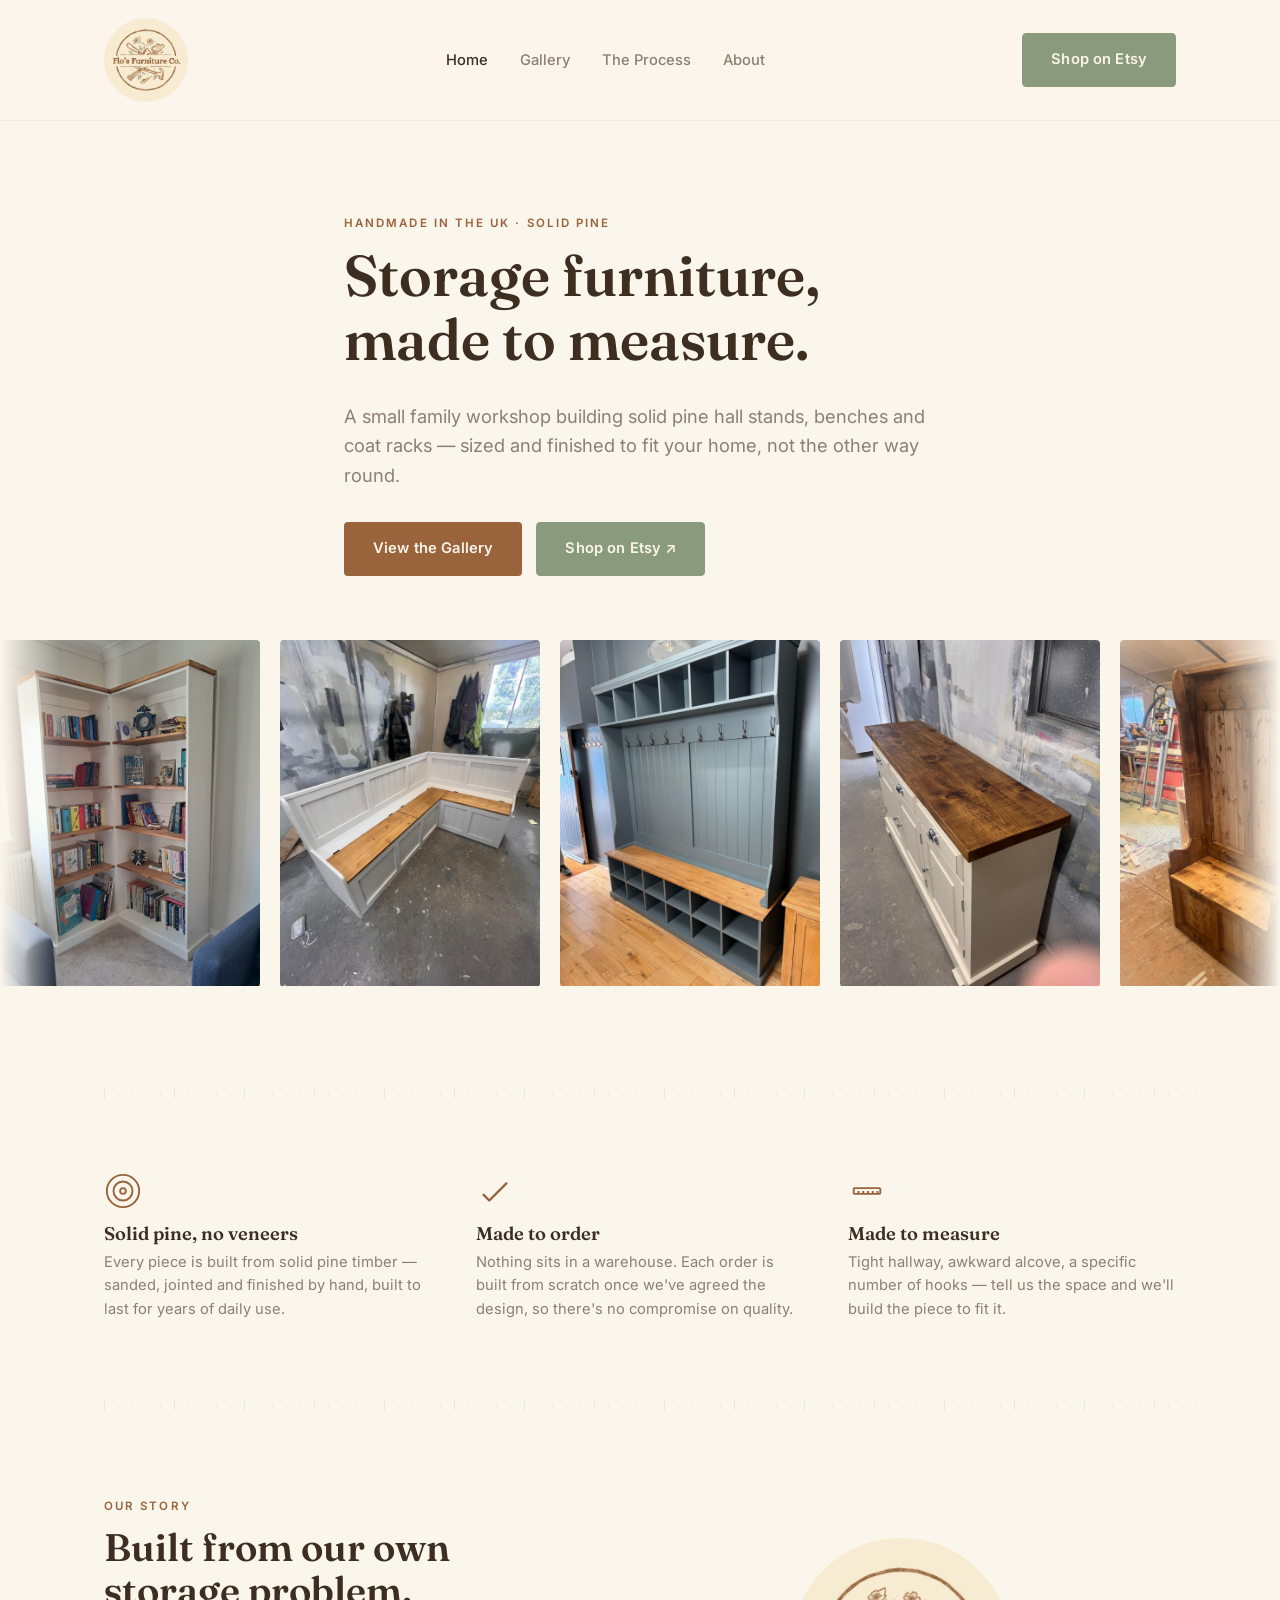
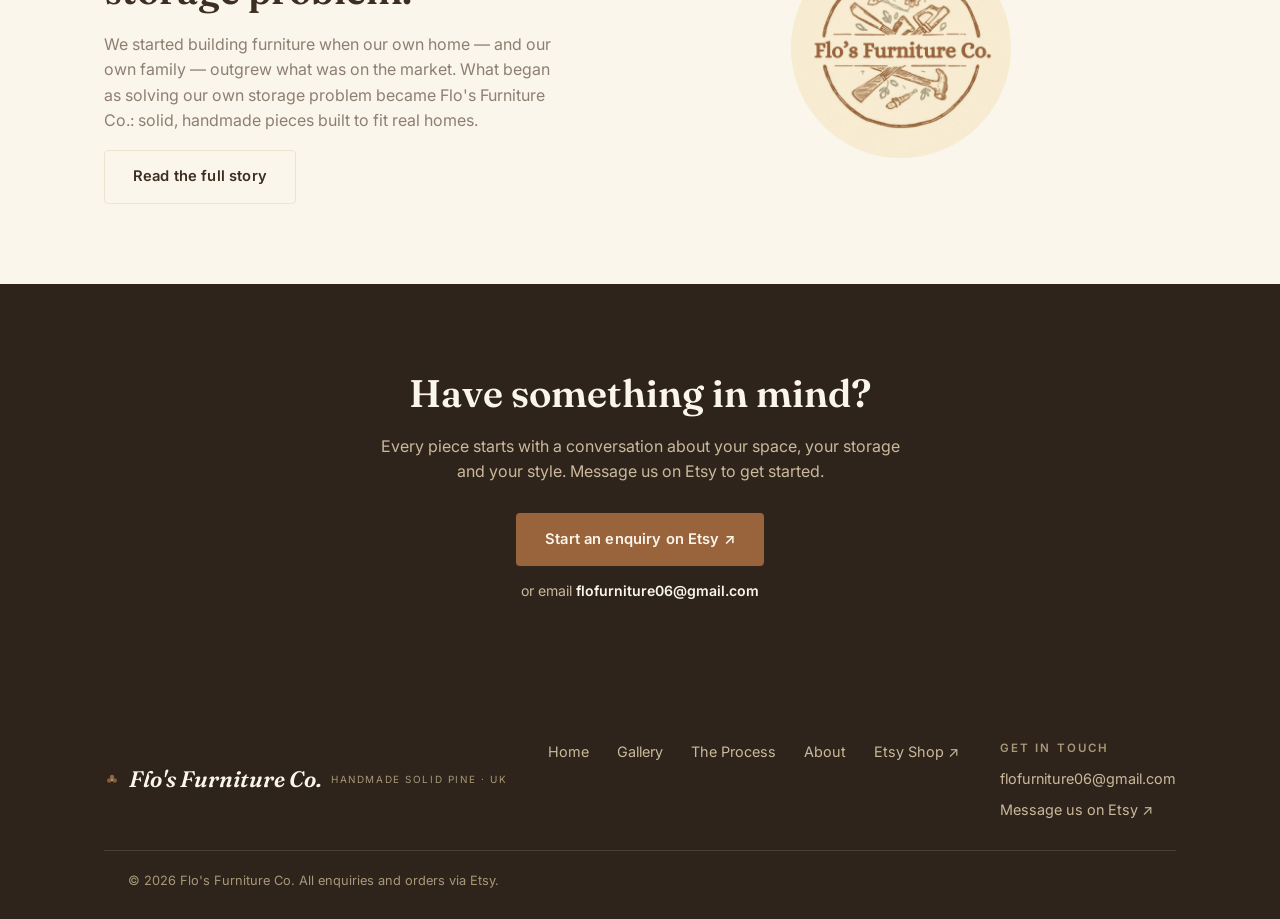
==== commit 79a14d1d: "Update contact email across multiple pages and enhance footer branding; refine delivery information" ====
--- a/index.html
+++ b/index.html
@@ -106,7 +106,7 @@
       <h2>Have something in mind?</h2>
       <p>Every piece starts with a conversation about your space, your storage and your style. Message us on Etsy to get started.</p>
       <a class="btn btn-primary" href="https://www.etsy.com/uk/shop/FloFurnitureCo" target="_blank" rel="noopener">Start an enquiry on Etsy ↗</a>
-      <span class="cta-secondary">or email <a href="mailto:flofurniture@gmail.com">flofurniture@gmail.com</a></span>
+      <span class="cta-secondary">or email <a href="mailto:flofurniture06@gmail.com">flofurniture06@gmail.com</a></span>
     </div>
   </section>
 
@@ -128,13 +128,12 @@
       </ul>
       <div class="footer-contact">
         <span class="eyebrow">Get in touch</span>
-        <a href="mailto:flofurniture@gmail.com">flofurniture@gmail.com</a>
+        <a href="mailto:flofurniture06@gmail.com">flofurniture06@gmail.com</a>
         <a href="https://www.etsy.com/uk/shop/FloFurnitureCo" target="_blank" rel="noopener">Message us on Etsy ↗</a>
       </div>
     </div>
     <div class="wrap footer-bottom">
       <span>© 2026 Flo's Furniture Co. All enquiries and orders via Etsy.</span>
-      <span>Demo site — content for review</span>
     </div>
   </div>
 </footer>
--- a/style.css
+++ b/style.css
@@ -1,5 +1,5 @@
 /* =========================================================
-   Flo's Furniture Co. — demo site styles
+   Flo's Furniture Co. — styles
    Palette: warm rustic wood tones
    ========================================================= */
 
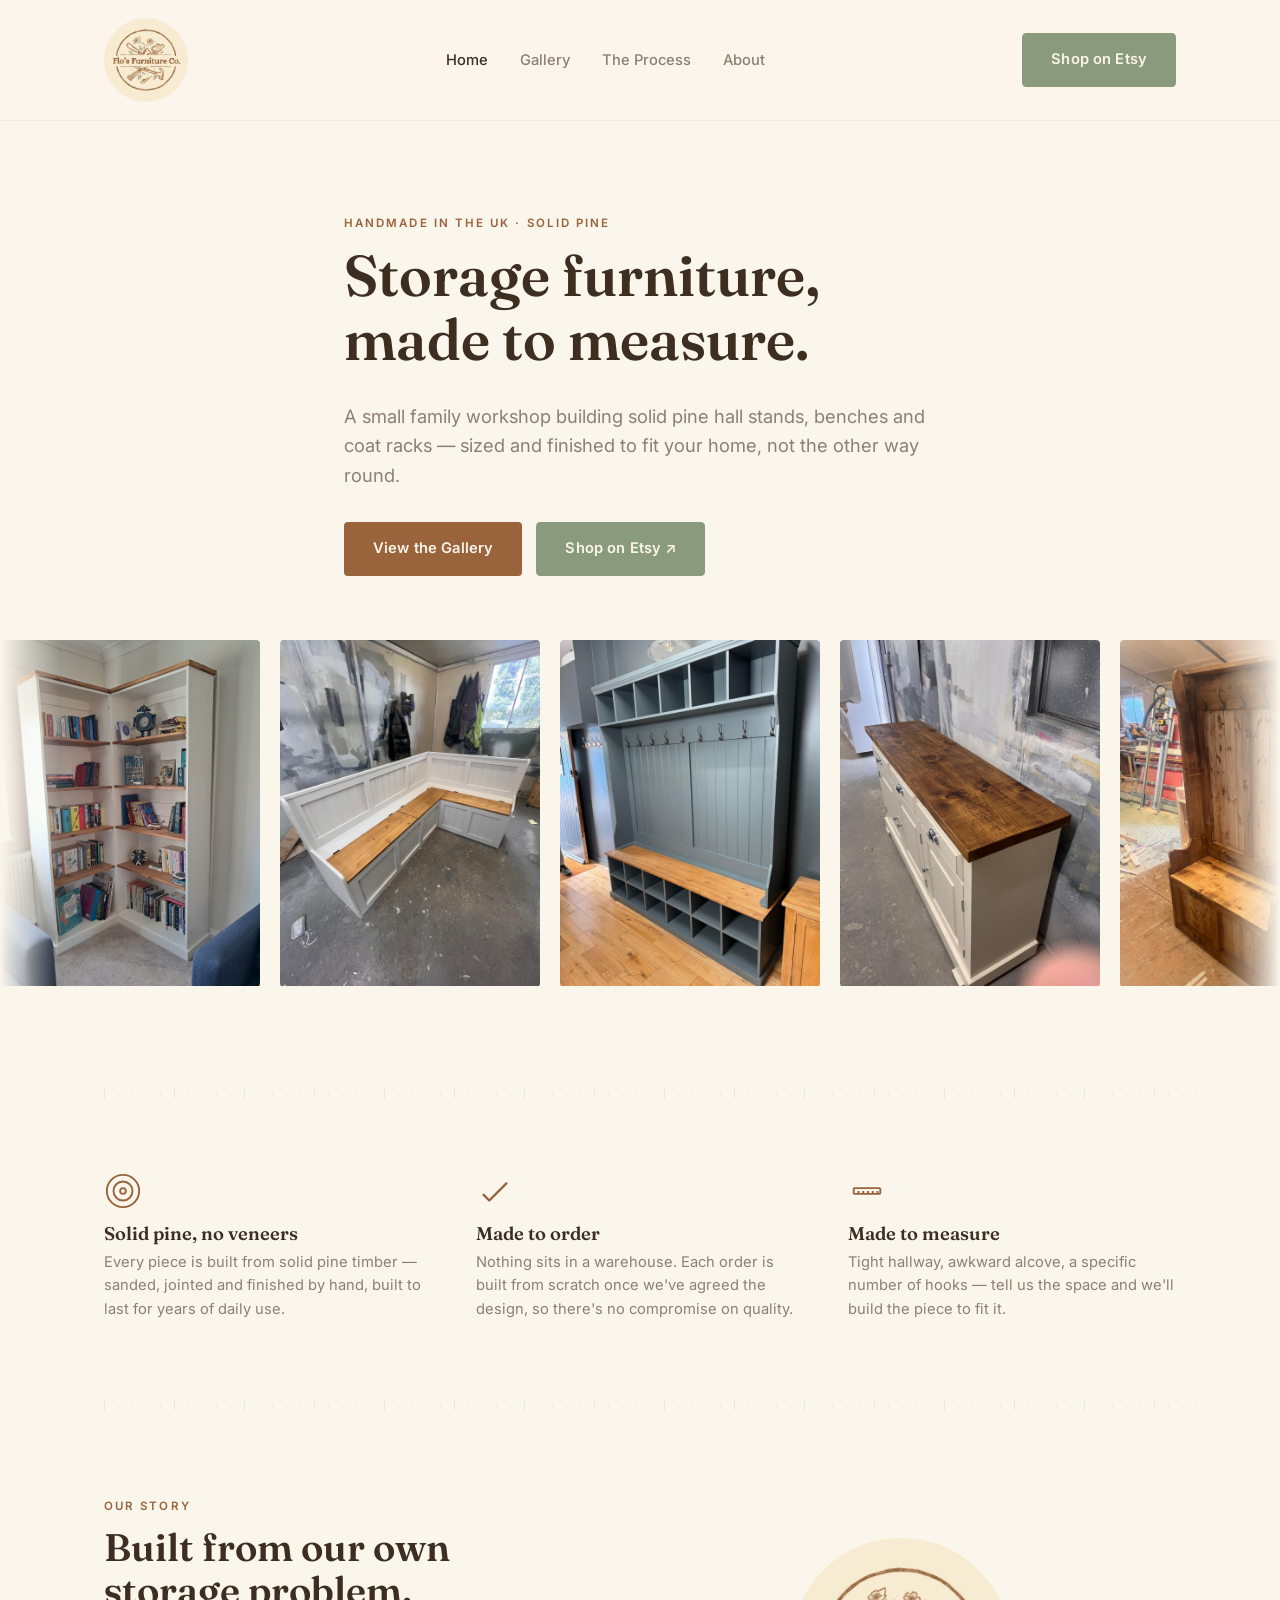
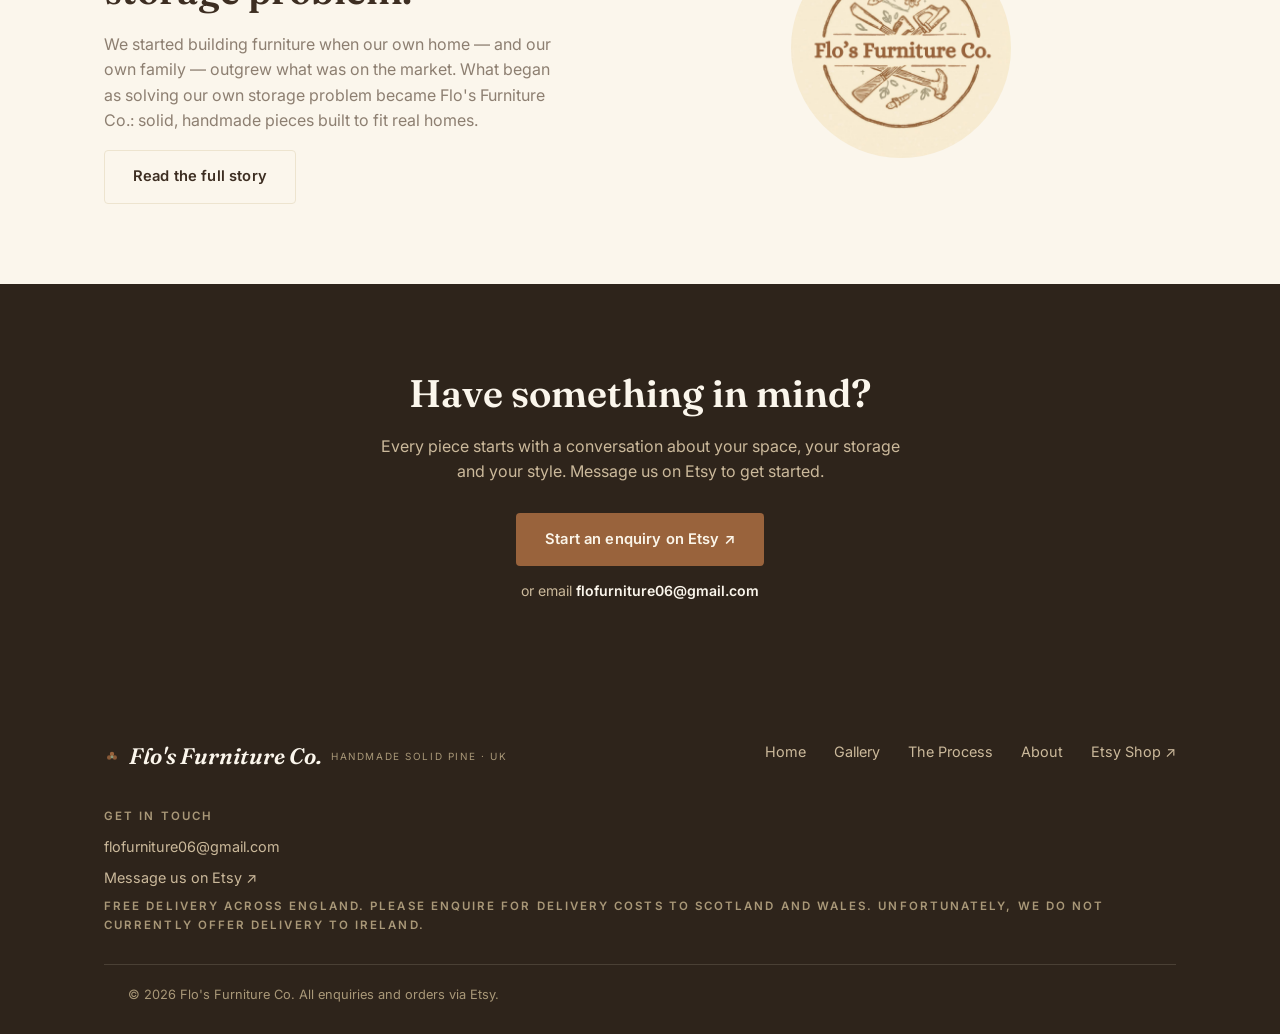
==== commit 3651a74a: "Update delivery information across multiple pages; clarify delivery areas and conditions" ====
--- a/index.html
+++ b/index.html
@@ -130,6 +130,7 @@
         <span class="eyebrow">Get in touch</span>
         <a href="mailto:flofurniture06@gmail.com">flofurniture06@gmail.com</a>
         <a href="https://www.etsy.com/uk/shop/FloFurnitureCo" target="_blank" rel="noopener">Message us on Etsy ↗</a>
+        <span class="eyebrow">Free delivery across England. Please enquire for delivery costs to Scotland and Wales. Unfortunately, we do not currently offer delivery to Ireland.</span>
       </div>
     </div>
     <div class="wrap footer-bottom">
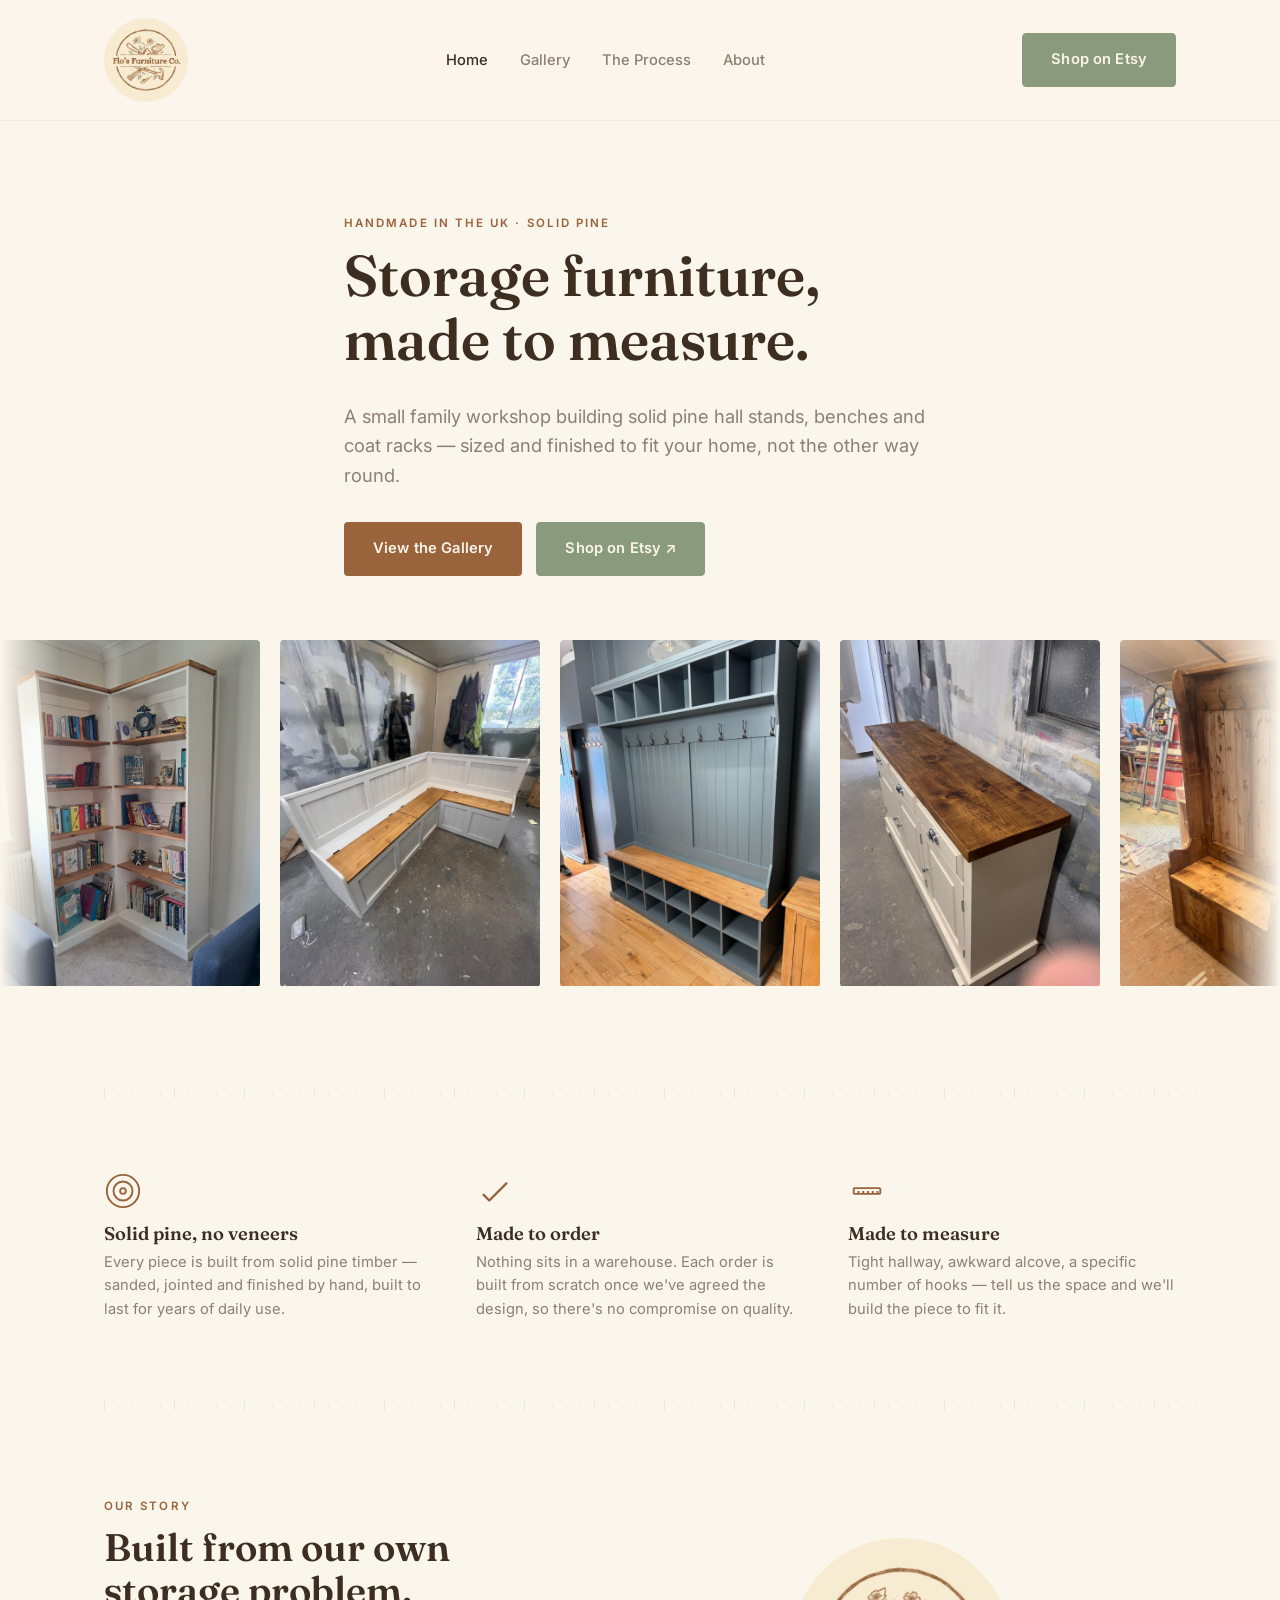
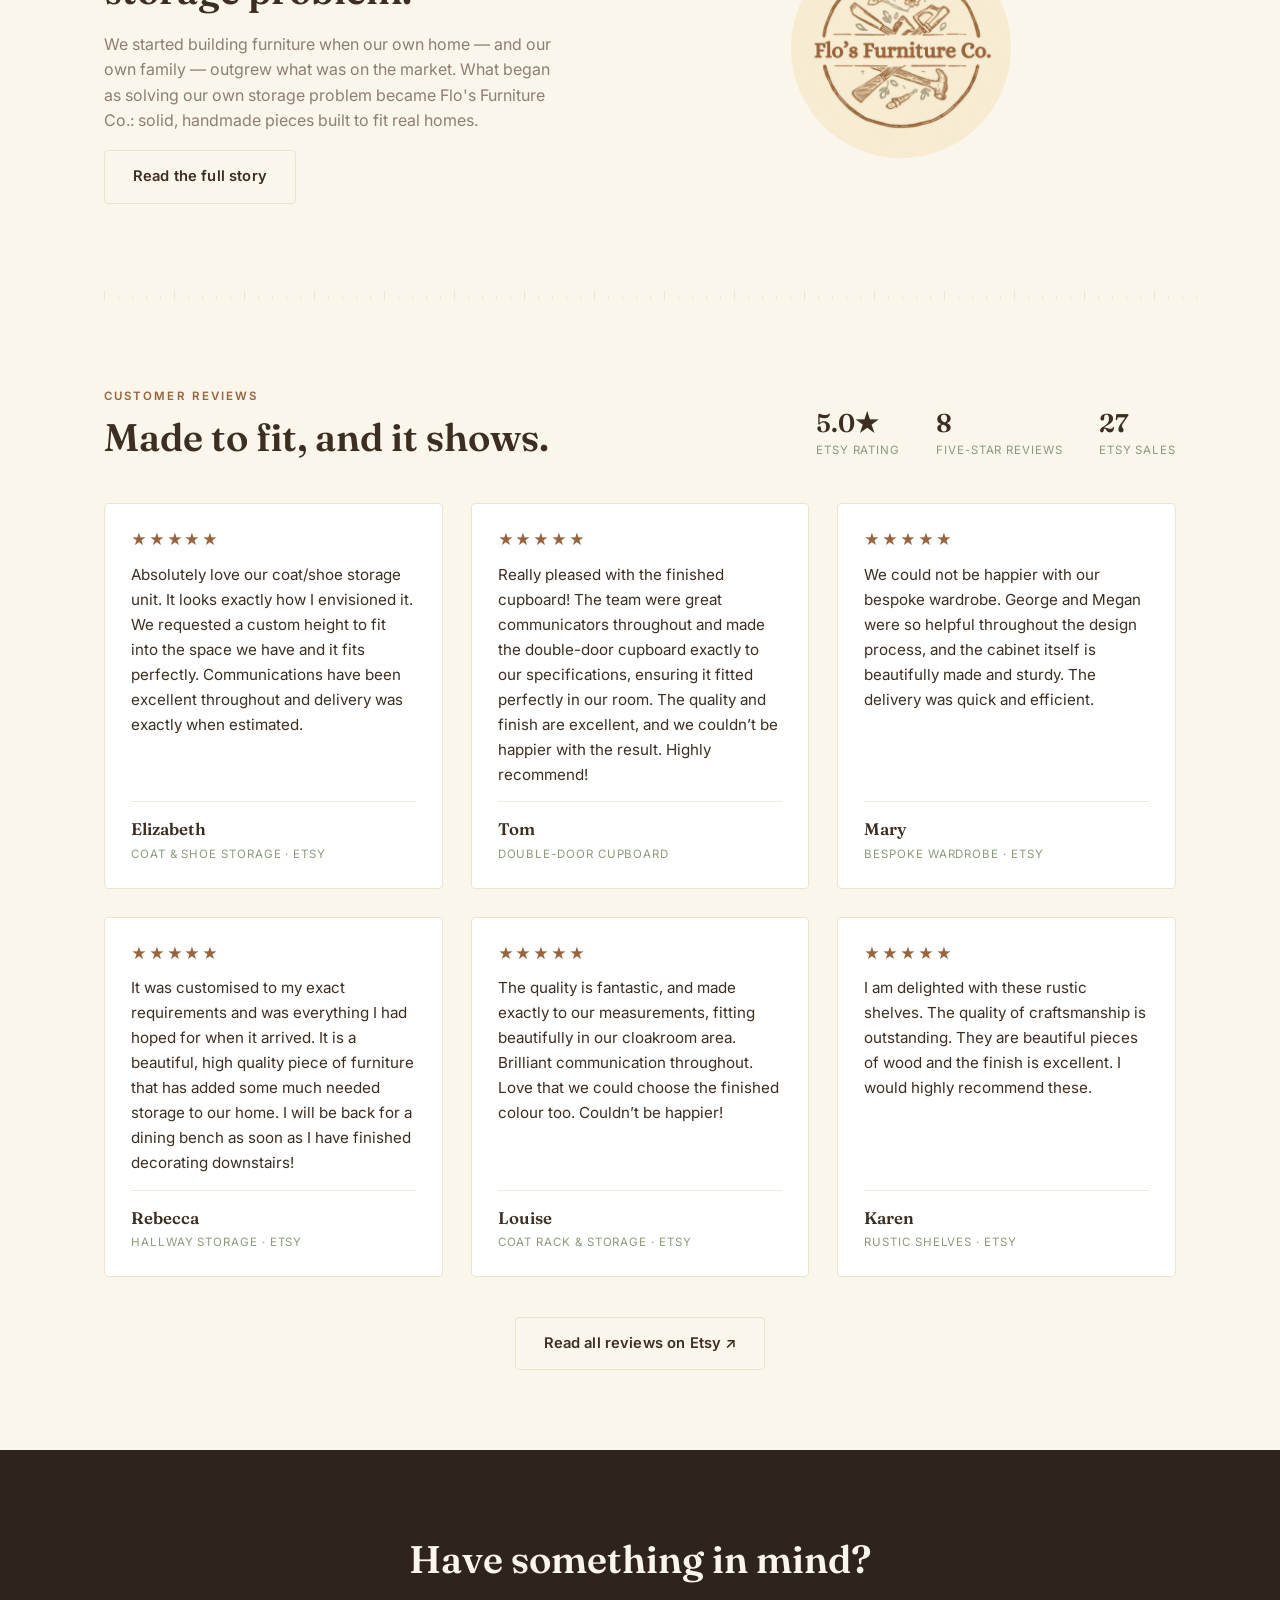
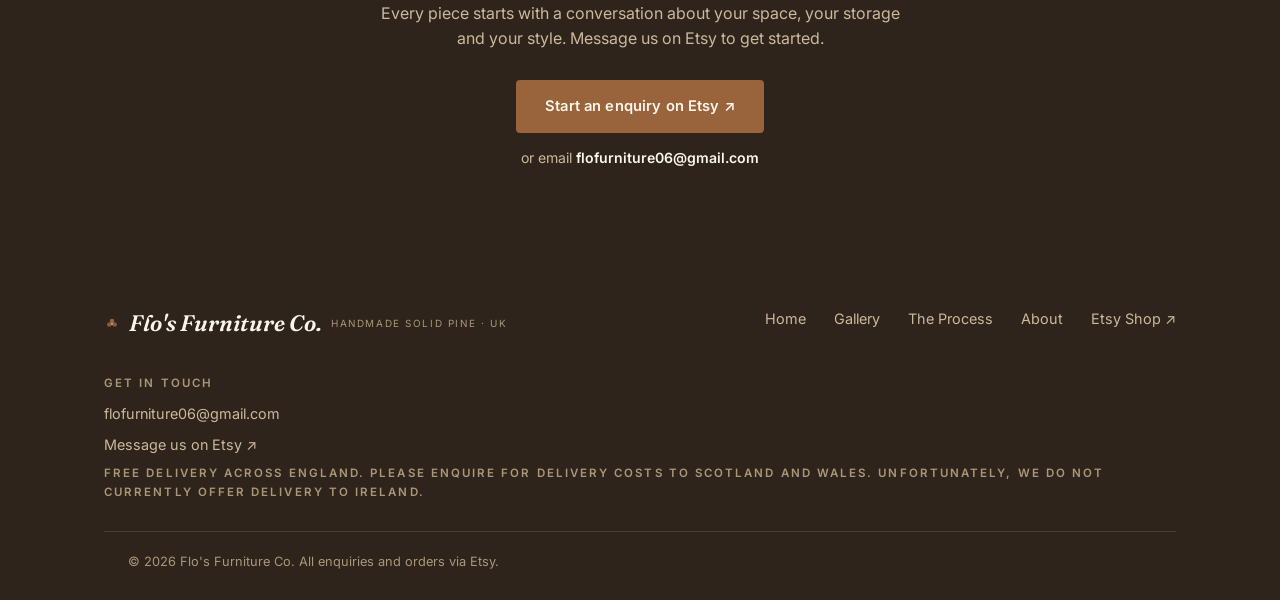
==== commit ee4b5565: "Add customer reviews section to home page and update Etsy stats - New reviews section on the home pa" ====
--- a/index.html
+++ b/index.html
@@ -100,6 +100,65 @@
     </div>
   </section>
 
+  <div class="ruler-section"><div class="ruler" aria-hidden="true"></div></div>
+
+  <!-- REVIEWS -->
+  <section class="wrap section reviews">
+    <div class="section-head">
+      <div>
+        <span class="eyebrow">Customer reviews</span>
+        <h2>Made to fit, and it shows.</h2>
+      </div>
+      <div class="stat-row reviews-stats">
+        <div class="stat"><b>5.0★</b><span>Etsy rating</span></div>
+        <div class="stat"><b>8</b><span>Five-star reviews</span></div>
+        <div class="stat"><b>27</b><span>Etsy sales</span></div>
+      </div>
+    </div>
+
+    <div class="review-grid">
+      <figure class="review">
+        <div class="review-stars" aria-label="5 out of 5 stars">★★★★★</div>
+        <blockquote><p>Absolutely love our coat/shoe storage unit. It looks exactly how I envisioned it. We requested a custom height to fit into the space we have and it fits perfectly. Communications have been excellent throughout and delivery was exactly when estimated.</p></blockquote>
+        <figcaption><b>Elizabeth</b><span>Coat &amp; shoe storage · Etsy</span></figcaption>
+      </figure>
+
+      <figure class="review">
+        <div class="review-stars" aria-label="5 out of 5 stars">★★★★★</div>
+        <blockquote><p>Really pleased with the finished cupboard! The team were great communicators throughout and made the double-door cupboard exactly to our specifications, ensuring it fitted perfectly in our room. The quality and finish are excellent, and we couldn’t be happier with the result. Highly recommend!</p></blockquote>
+        <figcaption><b>Tom</b><span>Double-door cupboard</span></figcaption>
+      </figure>
+
+      <figure class="review">
+        <div class="review-stars" aria-label="5 out of 5 stars">★★★★★</div>
+        <blockquote><p>We could not be happier with our bespoke wardrobe. George and Megan were so helpful throughout the design process, and the cabinet itself is beautifully made and sturdy. The delivery was quick and efficient.</p></blockquote>
+        <figcaption><b>Mary</b><span>Bespoke wardrobe · Etsy</span></figcaption>
+      </figure>
+
+      <figure class="review">
+        <div class="review-stars" aria-label="5 out of 5 stars">★★★★★</div>
+        <blockquote><p>It was customised to my exact requirements and was everything I had hoped for when it arrived. It is a beautiful, high quality piece of furniture that has added some much needed storage to our home. I will be back for a dining bench as soon as I have finished decorating downstairs!</p></blockquote>
+        <figcaption><b>Rebecca</b><span>Hallway storage · Etsy</span></figcaption>
+      </figure>
+
+      <figure class="review">
+        <div class="review-stars" aria-label="5 out of 5 stars">★★★★★</div>
+        <blockquote><p>The quality is fantastic, and made exactly to our measurements, fitting beautifully in our cloakroom area. Brilliant communication throughout. Love that we could choose the finished colour too. Couldn’t be happier!</p></blockquote>
+        <figcaption><b>Louise</b><span>Coat rack &amp; storage · Etsy</span></figcaption>
+      </figure>
+
+      <figure class="review">
+        <div class="review-stars" aria-label="5 out of 5 stars">★★★★★</div>
+        <blockquote><p>I am delighted with these rustic shelves. The quality of craftsmanship is outstanding. They are beautiful pieces of wood and the finish is excellent. I would highly recommend these.</p></blockquote>
+        <figcaption><b>Karen</b><span>Rustic shelves · Etsy</span></figcaption>
+      </figure>
+    </div>
+
+    <div class="reviews-more">
+      <a class="btn btn-ghost" href="https://www.etsy.com/uk/shop/FloFurnitureCo#reviews" target="_blank" rel="noopener">Read all reviews on Etsy ↗</a>
+    </div>
+  </section>
+
   <!-- CTA -->
   <section class="cta-band">
     <div class="wrap">
--- a/style.css
+++ b/style.css
@@ -479,6 +479,63 @@
   margin-top:4px;
 }
 
+/* ---------- Reviews (Home page) ---------- */
+.reviews-stats{ margin:0; gap:20px 36px; }
+@media (max-width: 600px){
+  .reviews-stats{ gap:16px 22px; }
+  .reviews-stats .stat span{ letter-spacing:.05em; }
+}
+.review-grid{
+  display:grid;
+  grid-template-columns:repeat(3, 1fr);
+  gap:28px;
+}
+@media (max-width: 920px){ .review-grid{ grid-template-columns:repeat(2,1fr); } }
+@media (max-width: 600px){ .review-grid{ grid-template-columns:1fr; gap:20px; } }
+.review{
+  margin:0;
+  background:var(--bg-card);
+  border:1px solid var(--line);
+  border-radius:var(--radius);
+  padding:28px 26px 24px;
+  display:flex;
+  flex-direction:column;
+  gap:14px;
+}
+.review-stars{
+  color:var(--accent);
+  font-size:.95rem;
+  letter-spacing:.12em;
+  line-height:1;
+}
+.review blockquote{ margin:0; flex:1; }
+.review blockquote p{
+  margin:0;
+  color:var(--ink);
+  font-size:.95rem;
+  line-height:1.65;
+}
+.review figcaption{
+  padding-top:14px;
+  border-top:1px solid var(--line-soft);
+}
+.review figcaption b{
+  display:block;
+  font-family:'Fraunces', serif;
+  font-weight:600;
+  font-size:1.05rem;
+  color:var(--ink);
+}
+.review figcaption span{
+  display:block;
+  font-size:.72rem;
+  letter-spacing:.08em;
+  text-transform:uppercase;
+  color:var(--sage);
+  margin-top:2px;
+}
+.reviews-more{ margin-top:40px; text-align:center; }
+
 /* ---------- CTA band ---------- */
 .cta-band{
   background:var(--dark);
@@ -539,7 +596,10 @@
   padding-bottom:80px;
 }
 @media (max-width:820px){ .about-body{ grid-template-columns:1fr; } }
-.about-body .stat-row{ margin-top:8px; }
+.about-body .stat-row{ margin-top:8px; gap:20px 28px; }
+@media (max-width:600px){
+  .about-body .stat-row{ display:grid; grid-template-columns:repeat(2, max-content); gap:20px 48px; }
+}
 .pull-note{
   border-left:2px solid var(--accent);
   padding:8px 0 8px 22px;
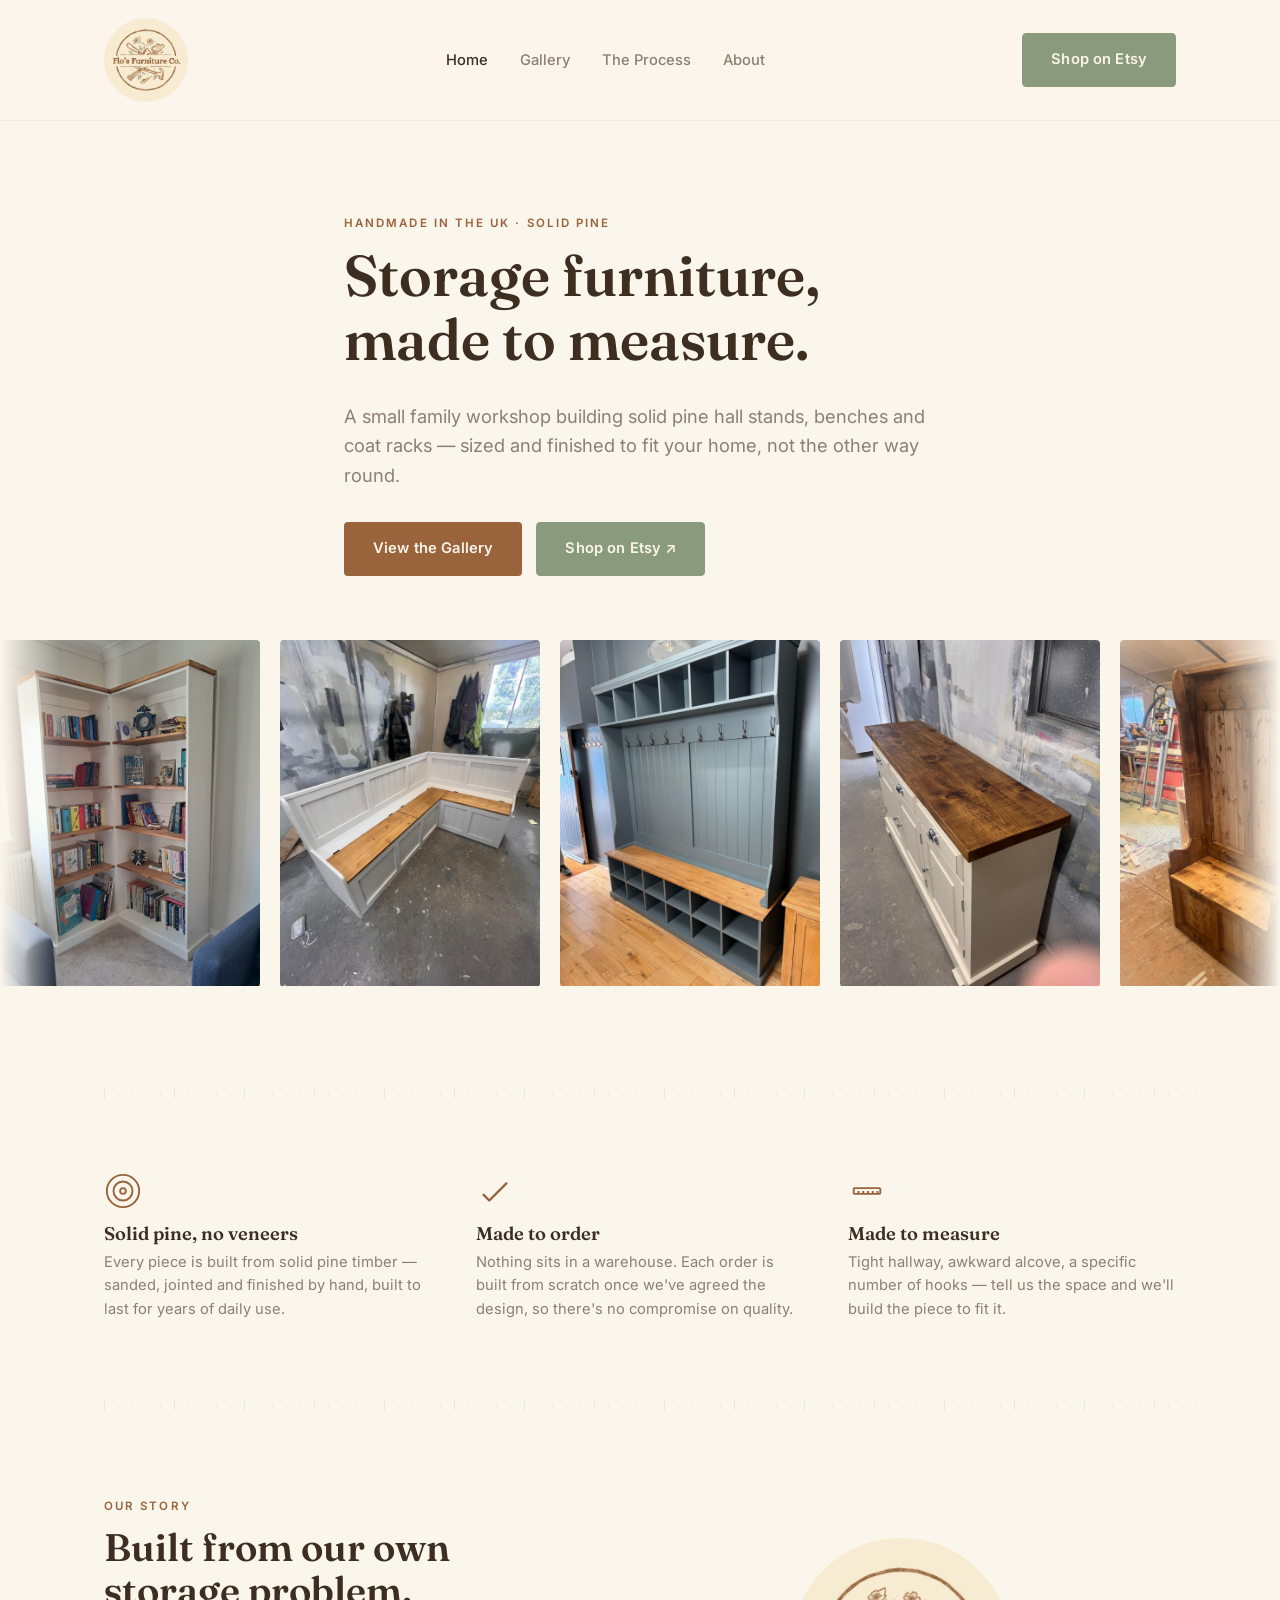
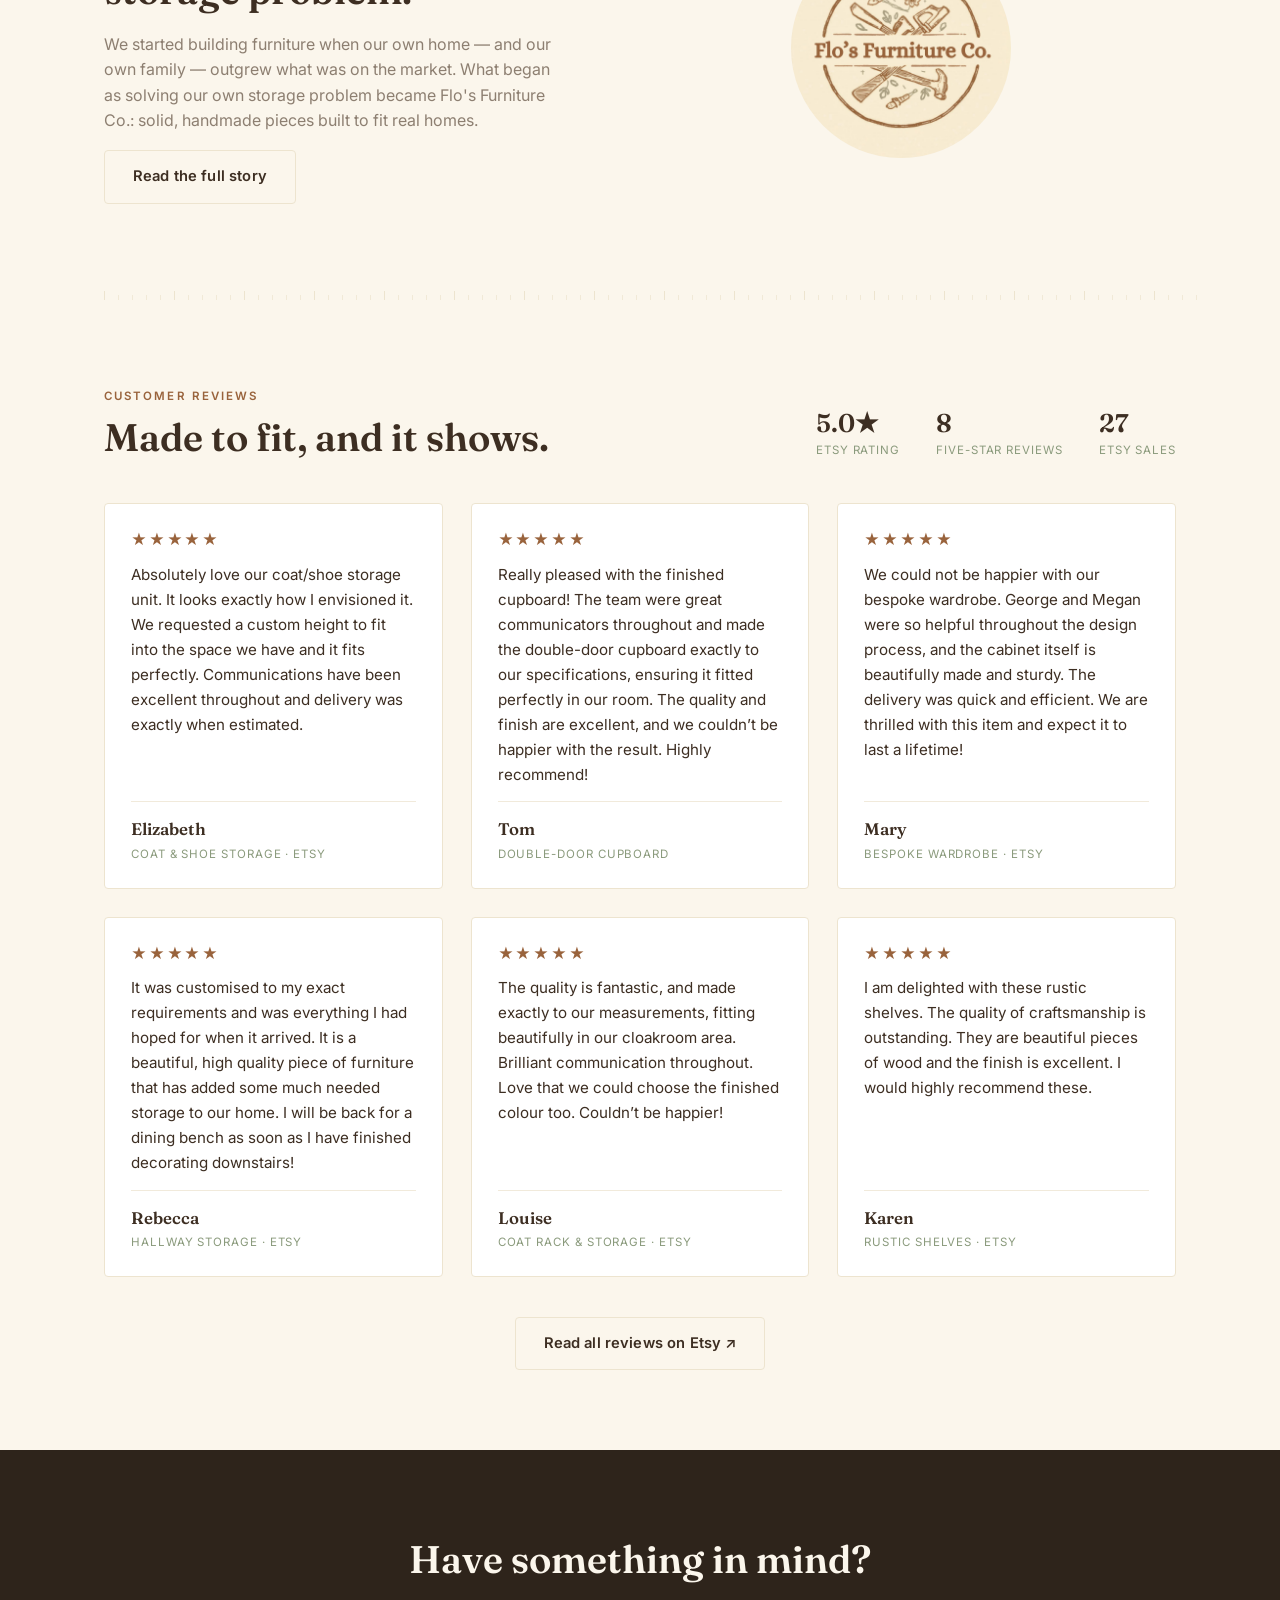
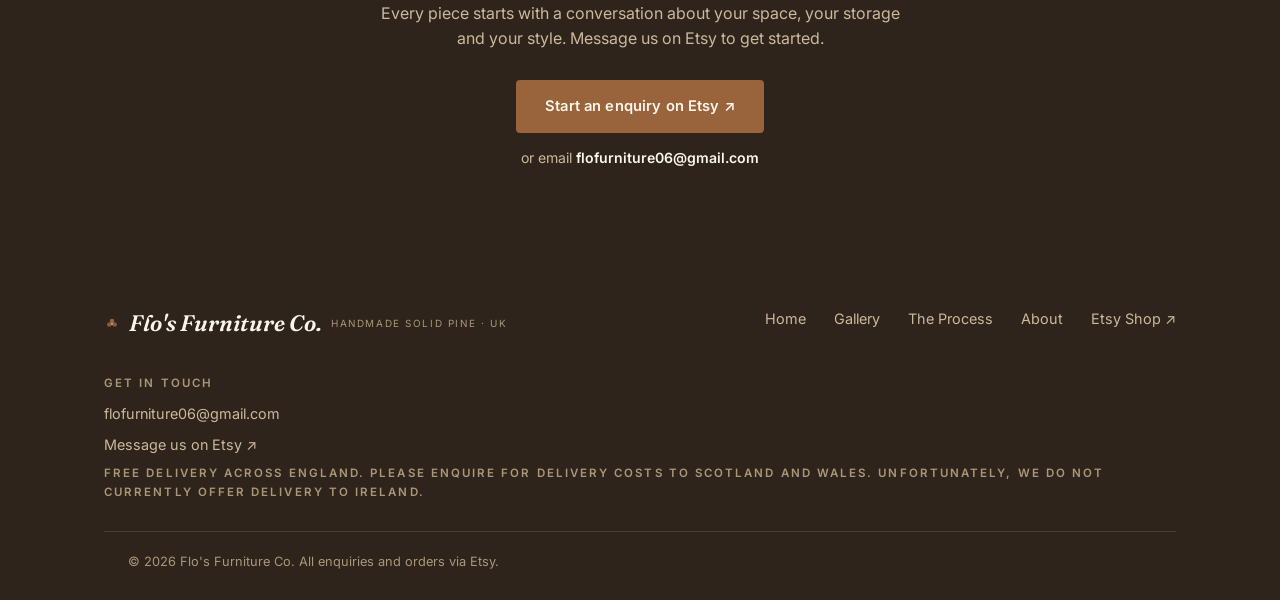
==== commit 4ddac3ba: "Restore full text of Mary's review Co-Authored-By: Claude Opus 5.5 <noreply@anthropic.com> Claude-Se" ====
--- a/index.html
+++ b/index.html
@@ -5,6 +5,7 @@
 <meta name="viewport" content="width=device-width, initial-scale=1.0">
 <title>Flo's Furniture Co. — Handmade Solid Pine Storage Solutions</title>
 <meta name="description" content="Family-run, handmade solid pine furniture — hallway storage, benches and coat racks made to your measurements. Shop on Etsy.">
+<link rel="canonical" href="https://flofurnitureco.co.uk/">
 <link rel="icon" type="image/png" href="images/favicon.png">
 <link rel="preconnect" href="https://fonts.googleapis.com">
 <link rel="preconnect" href="https://fonts.gstatic.com" crossorigin>
@@ -131,7 +132,7 @@
 
       <figure class="review">
         <div class="review-stars" aria-label="5 out of 5 stars">★★★★★</div>
-        <blockquote><p>We could not be happier with our bespoke wardrobe. George and Megan were so helpful throughout the design process, and the cabinet itself is beautifully made and sturdy. The delivery was quick and efficient.</p></blockquote>
+        <blockquote><p>We could not be happier with our bespoke wardrobe. George and Megan were so helpful throughout the design process, and the cabinet itself is beautifully made and sturdy. The delivery was quick and efficient. We are thrilled with this item and expect it to last a lifetime!</p></blockquote>
         <figcaption><b>Mary</b><span>Bespoke wardrobe · Etsy</span></figcaption>
       </figure>
 
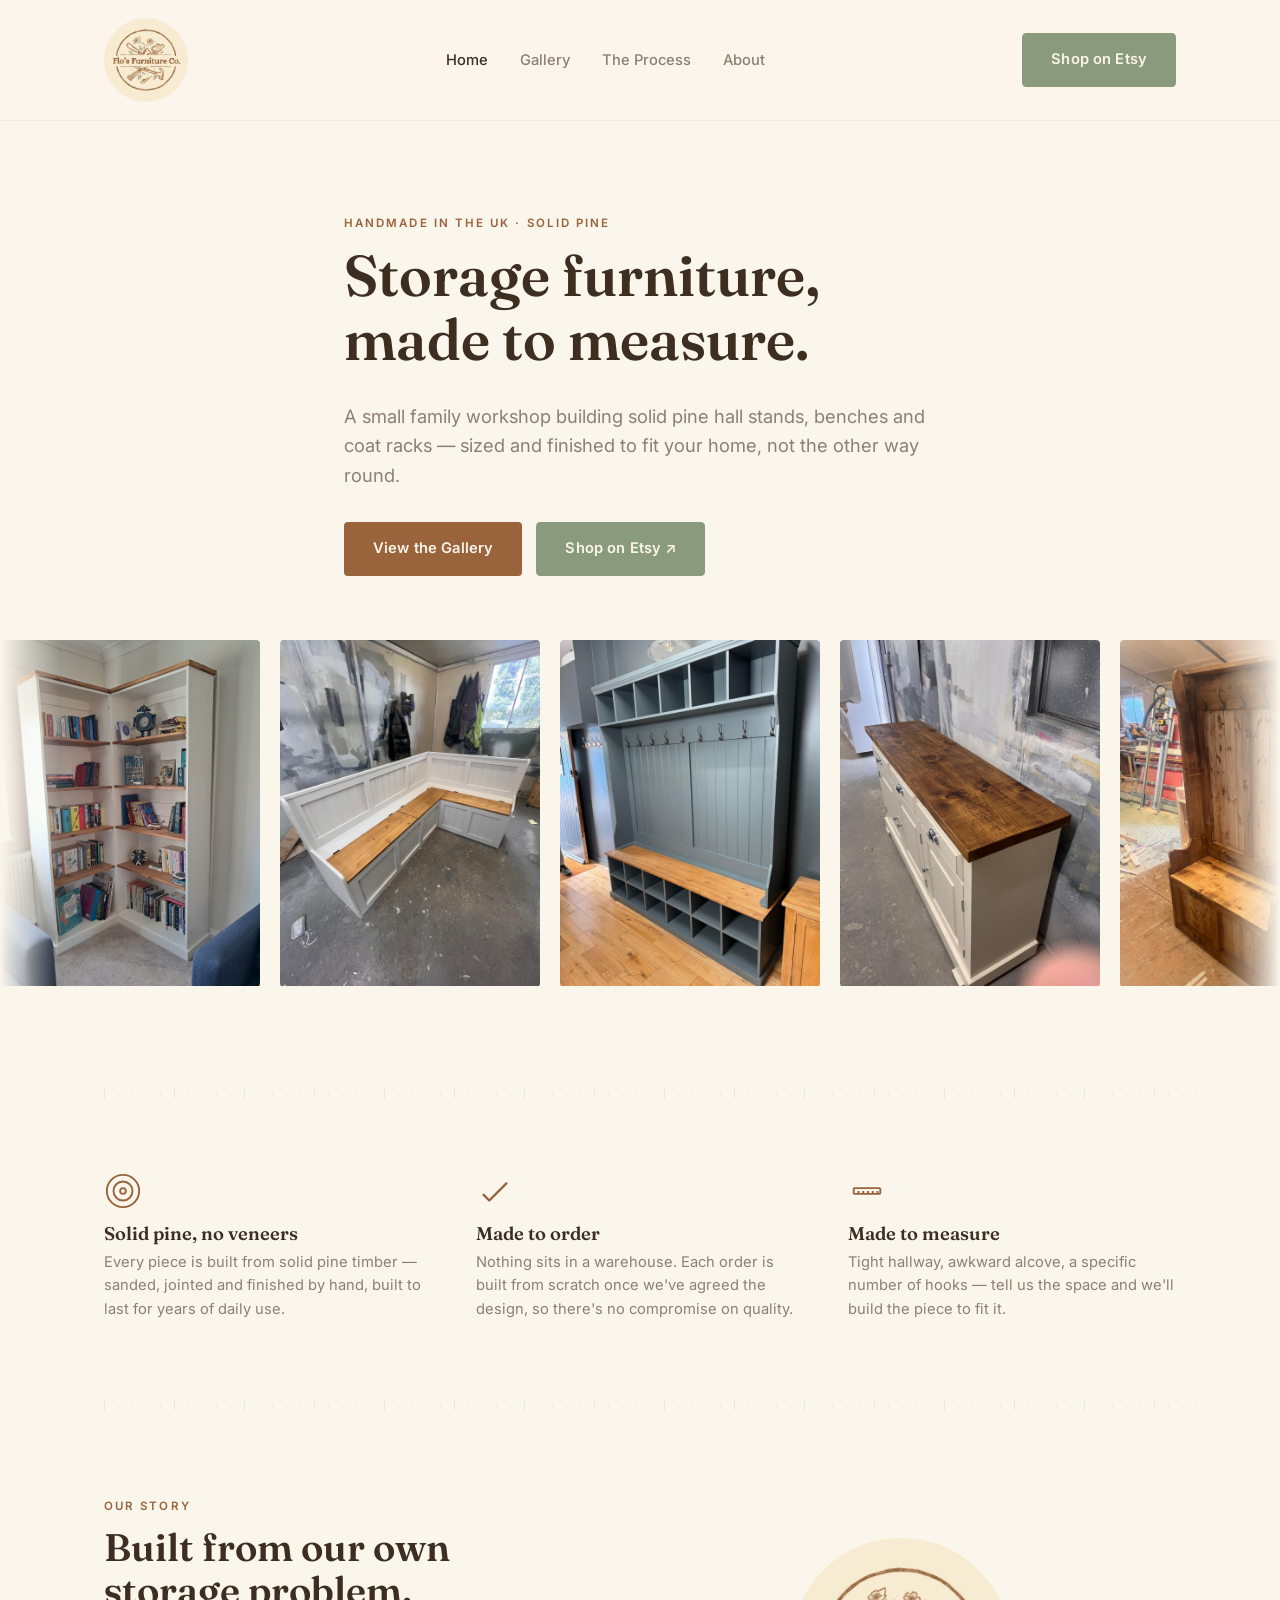
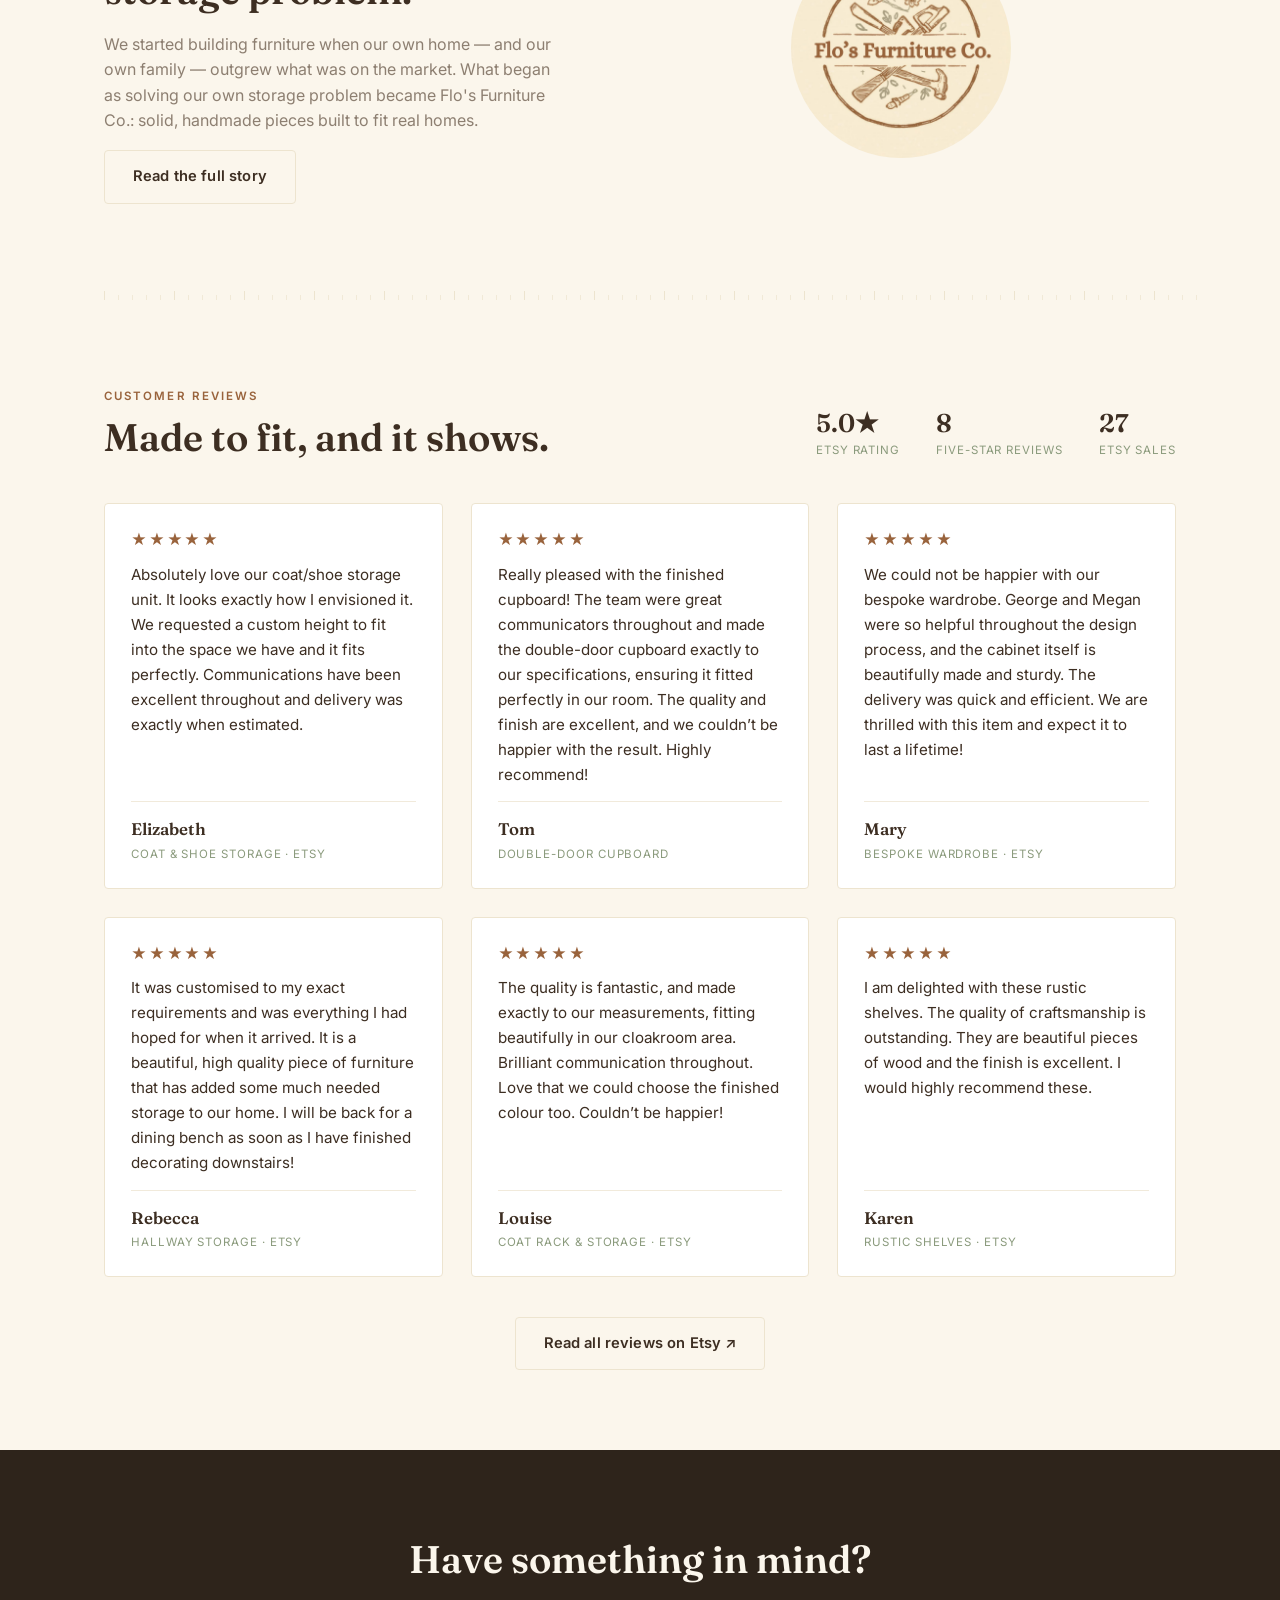
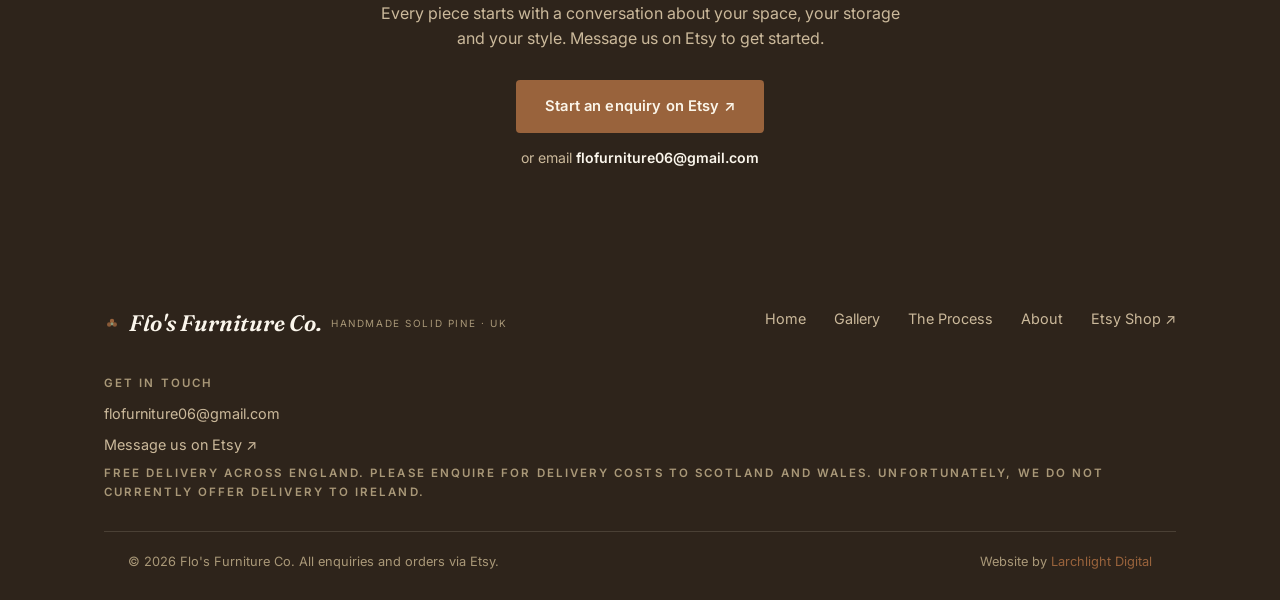
==== commit b6620ac7: "Add 'Website by Larchlight Digital' credit to footers Co-Authored-By: Claude Opus 5.5 <noreply@anthr" ====
--- a/index.html
+++ b/index.html
@@ -195,6 +195,7 @@
     </div>
     <div class="wrap footer-bottom">
       <span>© 2026 Flo's Furniture Co. All enquiries and orders via Etsy.</span>
+      <span>Website by <a href="https://larchlightdigital.co.uk">Larchlight Digital</a></span>
     </div>
   </div>
 </footer>
